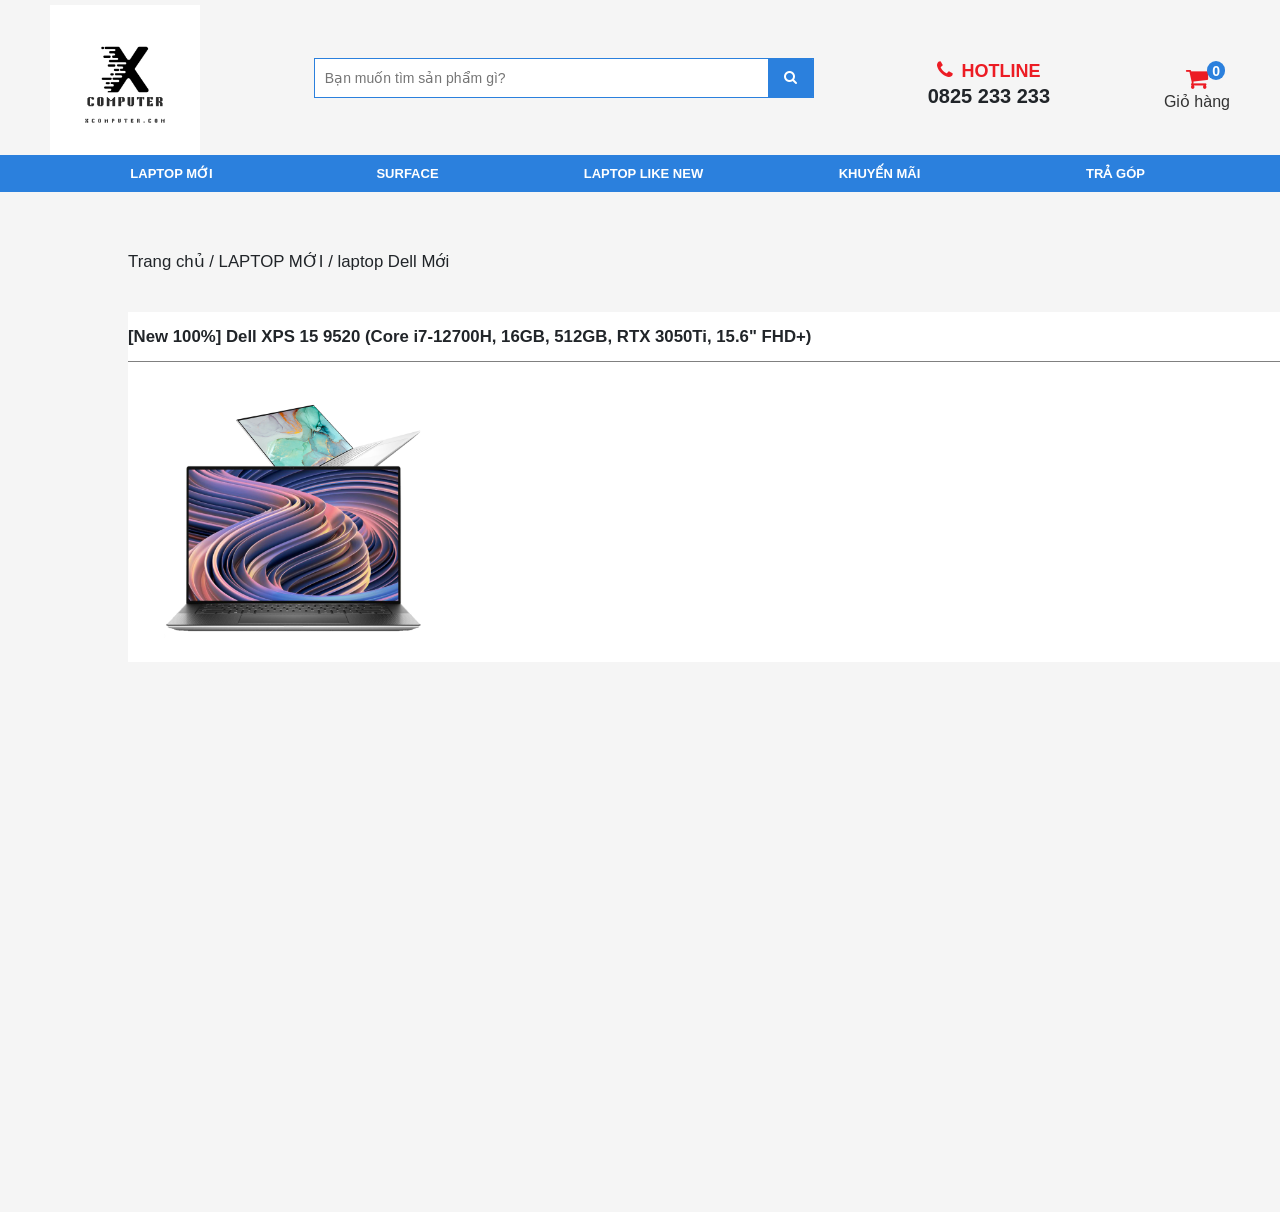
==== Project1/dell-xps.html @ 2eb12dbc "product" ====
<!DOCTYPE html>
<html lang="en">
<head>
    <meta charset="UTF-8">
    <meta name="viewport" content="width=device-width, initial-scale=1.0">
    <title>Document</title>
    <link rel="stylesheet" href="https://cdnjs.cloudflare.com/ajax/libs/font-awesome/6.3.0/css/all.min.css" integrity="sha512-SzlrxWUlpfuzQ+pcUCosxcglQRNAq/DZjVsC0lE40xsADsfeQoEypE+enwcOiGjk/bSuGGKHEyjSoQ1zVisanQ==" crossorigin="anonymous" referrerpolicy="no-referrer" />
    <link rel="stylesheet" href="/Project1/index.css">
    <link rel="stylesheet" href="/Project1/dell-xps.css">

</head>
<body>
<header>
    <div class="container">
        <div class="align-items-center justify-content-between d-flex">
            <a class="logo" href="/">
                <img alt="laptopaz.com chuyên laptop cũ, bán laptop cũ uy tín Hà Nội và toàn quốc" src="/Project1/img/COMPUTER.png" class="img-fluid">
            </a>

            <div class="search-form">
                <!-- form search -->
                <form id="frm-search" name="search" action="/tim">
                    <button type="submit" id="sbutton"><i class="fa fa-search" aria-hidden="true"></i>
                    </button>
                    <input type="text" placeholder="Bạn muốn tìm sản phẩm gì?" value="" name="q" id="stext" autocomplete="off">
                </form>
                <div class="autocomplete-suggestions">
                    <div class="suggest-container"></div>
                </div>
                <!-- end form search -->
            </div>

            <div class="box-hotline d-flex align-items-center flex-column" style="margin-top: 12px;line-height: 25px;font-weight: bold;">
                <p class="m-0 red text-18 text-uppercase">
                  <i class="fa fa-phone mr-2 text-20" aria-hidden="true"></i>Hotline</p>
                <p class="font-weight-bold hotline text-20 text-bold m-0"> 0825 233 233 </p>
            </div>

            <div class="align-items-center cart d-flex flex-column mt25 position-relative">
                <i class="fa fa-shopping-cart text-24 red" aria-hidden="true"></i>
                <a href="/cart" class="text-16"> Giỏ hàng </a>
                <span class="cart-quantity-counter" id="count_shopping_cart_store">0</span>
            </div>
        </div>
    </div>

    <div class="menu" id="menu">
        <div class="container">
            <div class="d-flex position-relative menu-list">
                <div class="item js-hover-menu" data-id="42">                   
                    <span class="icon_root transition">
                        <img src="/media/category/cb_e90d157ceaa8bd152905d6b420c3bd29.png" alt=""></span>                   
                    <a href="/laptop-moi.html" class="root">LAPTOP MỚI</a>
                    <div class="sub_nav">
                      <div class="sub_filter">
                        <div class="list-unstyled sub_list-attr list_2col m-0 p-0 d-flex flex-wrap"> 
                            <div class="danhmuc-2">
                              <a href="/laptop-dell-moi.html" title="Laptop Dell Mới" class="title-danhmuc-2">Laptop Dell Mới</a>
                              <div class="danhmuc-3 d-flex flex-wrap">
                                <div class="d-flex align-items item-3"><!--<i class="fa fa-angle-double-right" style="padding-right:3px;"></i>-->
                                  <a href="/dell-alienware.html" title="Dell Alienware">Dell Alienware</a>
                                </div>
                                <div class="d-flex align-items item-3"><!--<i class="fa fa-angle-double-right" style="padding-right:3px;"></i>-->
                                  <a href="/dell-inspiron.html" title="Dell Inspiron">Dell Inspiron</a>
                                </div>
                                <div class="d-flex align-items item-3"><!--<i class="fa fa-angle-double-right" style="padding-right:3px;"></i>-->
                                  <a href="/dell-precision.html" title="Dell Precision">Dell Precision</a>
                                </div>
                                <div class="d-flex align-items item-3"><!--<i class="fa fa-angle-double-right" style="padding-right:3px;"></i>-->
                                  <a href="/dell-latitude.html" title="Dell Latitude">Dell Latitude</a>
                                </div>
                                <div class="d-flex align-items item-3"><!--<i class="fa fa-angle-double-right" style="padding-right:3px;"></i>-->
                                  <a href="/dell-xps.html" title="Dell XPS">Dell XPS</a>
                                </div>
                                <div class="d-flex align-items item-3"><!--<i class="fa fa-angle-double-right" style="padding-right:3px;"></i>-->
                                  <a href="/dell-g-seri.html" title="Dell G-Seri">Dell G-Seri</a>
                                </div>
                                <div class="d-flex align-items item-3"><!--<i class="fa fa-angle-double-right" style="padding-right:3px;"></i>-->
                                  <a href="/dell-vostro.html" title="Dell Vostro">Dell Vostro</a>
                                </div>
                              </div>
                          	</div>
                            <div class="danhmuc-2">
                              <a href="/laptop-lenovo-moi.html" title="Laptop Lenovo Mới" class="title-danhmuc-2">Laptop Lenovo Mới</a>
                              <div class="danhmuc-3 d-flex flex-wrap">
                                <div class="d-flex align-items item-3"><!--<i class="fa fa-angle-double-right" style="padding-right:3px;"></i>-->
                                  <a href="/lenovo-ideapad.html" title="Lenovo Ideapad">Lenovo Ideapad</a>
                                </div>
                                <div class="d-flex align-items item-3"><!--<i class="fa fa-angle-double-right" style="padding-right:3px;"></i>-->
                                  <a href="/lenovo-legion.html" title="Lenovo Legion">Lenovo Legion</a>
                                </div>
                                <div class="d-flex align-items item-3"><!--<i class="fa fa-angle-double-right" style="padding-right:3px;"></i>-->
                                  <a href="/lenovo-thinkbook.html" title="Lenovo ThinkBook">Lenovo ThinkBook</a>
                                </div>
                                <div class="d-flex align-items item-3"><!--<i class="fa fa-angle-double-right" style="padding-right:3px;"></i>-->
                                  <a href="/lenovo-thinkpad.html" title="Lenovo Thinkpad">Lenovo Thinkpad</a>
                                </div>
                                <div class="d-flex align-items item-3"><!--<i class="fa fa-angle-double-right" style="padding-right:3px;"></i>-->
                                  <a href="/lenovo-yoga.html" title="Lenovo Yoga">Lenovo Yoga</a>
                                </div>
                              </div>
                          	</div>
                            <div class="danhmuc-2">
                              <a href="/laptop-acer-moi-100.html" title="Laptop Acer Mới" class="title-danhmuc-2">Laptop Acer Mới</a>
                              <div class="danhmuc-3 d-flex flex-wrap">
                                <div class="d-flex align-items item-3"><!--<i class="fa fa-angle-double-right" style="padding-right:3px;"></i>-->
                                  <a href="/acer-aspire.html" title="Acer Aspire">Acer Aspire</a>
                                </div>
                                <div class="d-flex align-items item-3"><!--<i class="fa fa-angle-double-right" style="padding-right:3px;"></i>-->
                                  <a href="/acer-predator.html" title="Acer Predator">Acer Predator</a>
                                </div>
                                <div class="d-flex align-items item-3"><!--<i class="fa fa-angle-double-right" style="padding-right:3px;"></i>-->
                                  <a href="/acer-nitro.html" title="Acer Nitro">Acer Nitro</a>
                                </div>
                                <div class="d-flex align-items item-3"><!--<i class="fa fa-angle-double-right" style="padding-right:3px;"></i>-->
                                  <a href="/acer-swift.html" title="Acer Swift">Acer Swift</a>
                                </div>
                                <div class="d-flex align-items item-3"><!--<i class="fa fa-angle-double-right" style="padding-right:3px;"></i>-->
                                  <a href="/acer-spin.html" title="Acer Spin">Acer Spin</a>
                                </div>
                              </div>
                          	</div>
                            <div class="danhmuc-2">
                              <a href="/laptop-hp-moi.html" title="Laptop HP Mới" class="title-danhmuc-2">Laptop HP Mới</a>
                              <div class="danhmuc-3 d-flex flex-wrap">
                                <div class="d-flex align-items item-3"><!--<i class="fa fa-angle-double-right" style="padding-right:3px;"></i>-->
                                  <a href="/hp-elitebook.html" title="HP Elitebook">HP Elitebook</a>
                                </div>
                                <div class="d-flex align-items item-3"><!--<i class="fa fa-angle-double-right" style="padding-right:3px;"></i>-->
                                  <a href="/hp-omen.html" title="HP Omen">HP Omen</a>
                                </div>
                                <div class="d-flex align-items item-3"><!--<i class="fa fa-angle-double-right" style="padding-right:3px;"></i>-->
                                  <a href="/hp-spectre.html" title="HP Spectre">HP Spectre</a>
                                </div>
                                <div class="d-flex align-items item-3"><!--<i class="fa fa-angle-double-right" style="padding-right:3px;"></i>-->
                                  <a href="/hp-envy.html" title="HP Envy">HP Envy</a>
                                </div>
                                <div class="d-flex align-items item-3"><!--<i class="fa fa-angle-double-right" style="padding-right:3px;"></i>-->
                                  <a href="/hp-pavilion.html" title="HP Pavilion">HP Pavilion</a>
                                </div>
                                <div class="d-flex align-items item-3"><!--<i class="fa fa-angle-double-right" style="padding-right:3px;"></i>-->
                                  <a href="/hp-zbook.html" title="HP Zbook">HP Zbook</a>
                                </div>
                                <div class="d-flex align-items item-3"><!--<i class="fa fa-angle-double-right" style="padding-right:3px;"></i>-->
                                  <a href="/hp-probook.html" title="HP Probook">HP Probook</a>
                                </div>
                              </div>
                          	</div>
                            <div class="danhmuc-2">
                              <a href="/laptop-asus-moi.html" title="Laptop Asus Mới" class="title-danhmuc-2">Laptop Asus Mới</a>
                              <div class="danhmuc-3 d-flex flex-wrap">
                                <div class="d-flex align-items item-3"><!--<i class="fa fa-angle-double-right" style="padding-right:3px;"></i>-->
                                  <a href="/asus-tuf.html" title="Asus Tuf">Asus Tuf</a>
                                </div>
                                <div class="d-flex align-items item-3"><!--<i class="fa fa-angle-double-right" style="padding-right:3px;"></i>-->
                                  <a href="/asus-vivobook.html" title="Asus VivoBook">Asus VivoBook</a>
                                </div>
                                <div class="d-flex align-items item-3"><!--<i class="fa fa-angle-double-right" style="padding-right:3px;"></i>-->
                                  <a href="/asus-zenbook.html" title="Asus ZenBook">Asus ZenBook</a>
                                </div>
                                <div class="d-flex align-items item-3"><!--<i class="fa fa-angle-double-right" style="padding-right:3px;"></i>-->
                                  <a href="/asus-rog.html" title="Asus Rog">Asus Rog</a>
                                </div>
                              </div>
                          	</div>
                            <div class="danhmuc-2">
                              <a href="/laptop-msi-moi.html" title="Laptop MSI Mới" class="title-danhmuc-2">Laptop MSI Mới</a>
                              <div class="danhmuc-3 d-flex flex-wrap">
                                <div class="d-flex align-items item-3"><!--<i class="fa fa-angle-double-right" style="padding-right:3px;"></i>-->
                                  <a href="/msi-g-seri.html" title="MSI G-Seri">MSI G-Seri</a>
                                </div>
                                <div class="d-flex align-items item-3"><!--<i class="fa fa-angle-double-right" style="padding-right:3px;"></i>-->
                                  <a href="/msi-modern.html" title="MSI Modern">MSI Modern</a>
                                </div>
                                <div class="d-flex align-items item-3"><!--<i class="fa fa-angle-double-right" style="padding-right:3px;"></i>-->
                                  <a href="/msi-bravo.html" title="MSI Bravo">MSI Bravo</a>
                                </div>
                              </div>
                          	</div>
                            <div class="danhmuc-2">
                              <a href="/laptop-samsung-moi.html" title="Laptop Samsung mới" class="title-danhmuc-2">Laptop Samsung mới</a>
                              <div class="danhmuc-3 d-flex flex-wrap">
                              </div>
                          	</div>
                        </div>
                    </div>
                    </div>
                </div>
                <div class="item js-hover-menu" data-id="148">
                    
                    <span class="icon_root transition"><img src="/media/category/cb_a082973a5a2d85d0c1e0b02d39dfa1ca.png" alt=""></span>
                    
                    <a href="/surface.html" class="root">SURFACE</a>
                    <div class="sub_nav">
                      <div class="sub_filter">
                        <div class="list-unstyled sub_list-attr list_2col m-0 p-0 d-flex flex-wrap">
                            <div class="danhmuc-2">
                              <a href="/surface-laptop.html" title="Surface Laptop" class="title-danhmuc-2">Surface Laptop</a>
                              <div class="danhmuc-3 d-flex flex-wrap">
                                <div class="d-flex align-items item-3"><!--<i class="fa fa-angle-double-right" style="padding-right:3px;"></i>-->
                                  <a href="/surface-laptop-3.html" title="Surface Laptop 3">Surface Laptop 3</a>

                                </div>
                                <div class="d-flex align-items item-3"><!--<i class="fa fa-angle-double-right" style="padding-right:3px;"></i>-->
                                  <a href="/surface-laptop-4.html" title="Surface Laptop 4">Surface Laptop 4</a>

                                </div>
                                <div class="d-flex align-items item-3"><!--<i class="fa fa-angle-double-right" style="padding-right:3px;"></i>-->
                                  <a href="/surface-laptop-go.html" title="Surface Laptop Go">Surface Laptop Go</a>

                                </div>
                                <div class="d-flex align-items item-3"><!--<i class="fa fa-angle-double-right" style="padding-right:3px;"></i>-->
                                  <a href="/surface-laptop-studio.html" title="Surface Laptop Studio">Surface Laptop Studio</a>

                                </div>
                              </div>
                          	</div>
                            <div class="danhmuc-2">
                              <a href="/surface-pro.html" title="Surface Pro" class="title-danhmuc-2">Surface Pro</a>
                              <div class="danhmuc-3 d-flex flex-wrap">
                                <div class="d-flex align-items item-3"><!--<i class="fa fa-angle-double-right" style="padding-right:3px;"></i>-->
                                  <a href="/surface-pro-6.html" title="Surface Pro 6">Surface Pro 6</a>

                                </div>
                                <div class="d-flex align-items item-3"><!--<i class="fa fa-angle-double-right" style="padding-right:3px;"></i>-->
                                  <a href="/surface-pro-7.html" title="Surface Pro 7">Surface Pro 7</a>

                                </div>
                                <div class="d-flex align-items item-3"><!--<i class="fa fa-angle-double-right" style="padding-right:3px;"></i>-->
                                  <a href="/surface-pro-8.html" title="Surface Pro 8">Surface Pro 8</a>

                                </div>
                                <div class="d-flex align-items item-3"><!--<i class="fa fa-angle-double-right" style="padding-right:3px;"></i>-->
                                  <a href="/surface-pro-x.html" title="Surface Pro X">Surface Pro X</a>

                                </div>
                              </div>
                          	</div>
                            <div class="danhmuc-2">
                              <a href="/surface-go.html" title="Surface Go" class="title-danhmuc-2">Surface Go</a>
                              <div class="danhmuc-3 d-flex flex-wrap">
                               
                                
                                <div class="d-flex align-items item-3"><!--<i class="fa fa-angle-double-right" style="padding-right:3px;"></i>-->
                                  <a href="/surface-go-2.html" title="Surface Go 2">Surface Go 2</a>

                                </div>
                                <div class="d-flex align-items item-3"><!--<i class="fa fa-angle-double-right" style="padding-right:3px;"></i>-->
                                  <a href="/surface-go-3.html" title="Surface Go 3">Surface Go 3</a>

                                </div>
                              </div>
                          	</div>
                            <div class="danhmuc-2">
                              <a href="/surface-book.html" title="Surface Book" class="title-danhmuc-2">Surface Book</a>
                              <div class="danhmuc-3 d-flex flex-wrap">
                                <div class="d-flex align-items item-3"><!--<i class="fa fa-angle-double-right" style="padding-right:3px;"></i>-->
                                  <a href="/surface-book-2.html" title="Surface Book 2">Surface Book 2</a>

                                </div>
                                <div class="d-flex align-items item-3"><!--<i class="fa fa-angle-double-right" style="padding-right:3px;"></i>-->
                                  <a href="/surface-book-3.html" title="Surface Book 3">Surface Book 3</a>

                                </div>
                              </div>
                          	</div>
                            <div class="danhmuc-2">
                              <a href="/surface-duo.html" title="Surface Duo" class="title-danhmuc-2">Surface Duo</a>
                              <div class="danhmuc-3 d-flex flex-wrap">
                               
                                
                                <div class="d-flex align-items item-3"><!--<i class="fa fa-angle-double-right" style="padding-right:3px;"></i>-->
                                  <a href="/surface-duo-2.html" title="Surface Duo 2">Surface Duo 2</a>

                                </div>
                              </div>
                          	</div>
                        </div>
                    </div>
                    </div>
                </div>
                <div class="item js-hover-menu" data-id="1">
                    <span class="icon_root transition"><img src="/media/category/cb_4d485476e07e02638e8e2133cdf8f56d.png" alt=""></span>
                    <a href="/laptop-like-new.html" class="root">LAPTOP LIKE NEW</a>
                    <div class="sub_nav">
                      <div class="sub_filter">
                        <div class="list-unstyled sub_list-attr list_2col m-0 p-0 d-flex flex-wrap">
                            <div class="danhmuc-2">
                              <a href="/laptop-dell-like-new.html" title="Laptop Dell Like new" class="title-danhmuc-2">Laptop Dell Like new</a>
                              <div class="danhmuc-3 d-flex flex-wrap">
                                <div class="d-flex align-items item-3"><!--<i class="fa fa-angle-double-right" style="padding-right:3px;"></i>-->
                                  <a href="/dell-alienware-like-new.html" title="Dell Alienware Like new">Dell Alienware Like new</a>

                                </div>
                                <div class="d-flex align-items item-3"><!--<i class="fa fa-angle-double-right" style="padding-right:3px;"></i>-->
                                  <a href="/dell-g-seri-like-new.html" title="Dell G-Seri Like new">Dell G-Seri Like new</a>

                                </div>
                                <div class="d-flex align-items item-3"><!--<i class="fa fa-angle-double-right" style="padding-right:3px;"></i>-->
                                  <a href="/dell-inspiron-like-new.html" title="Dell Inspiron Like new">Dell Inspiron Like new</a>

                                </div>
                                <div class="d-flex align-items item-3"><!--<i class="fa fa-angle-double-right" style="padding-right:3px;"></i>-->
                                  <a href="/dell-latitude-like-new.html" title="Dell Latitude Like new">Dell Latitude Like new</a>

                                </div>
                                <div class="d-flex align-items item-3"><!--<i class="fa fa-angle-double-right" style="padding-right:3px;"></i>-->
                                  <a href="/dell-precision-like-new.html" title="Dell Precision Like new">Dell Precision Like new</a>

                                </div>
                                <div class="d-flex align-items item-3"><!--<i class="fa fa-angle-double-right" style="padding-right:3px;"></i>-->
                                  <a href="/dell-xps-like-new.html" title="Dell XPS Like new">Dell XPS Like new</a>

                                </div>
                                <div class="d-flex align-items item-3"><!--<i class="fa fa-angle-double-right" style="padding-right:3px;"></i>-->
                                  <a href="/dell-vostro-like-new.html" title="Dell Vostro Like new">Dell Vostro Like new</a>

                                </div>
                              </div>
                          	</div>
                            <div class="danhmuc-2">
                              <a href="/laptop-hp-like-new.html" title="Laptop HP Like new" class="title-danhmuc-2">Laptop HP Like new</a>
                              <div class="danhmuc-3 d-flex flex-wrap">
                               
                                
                                <div class="d-flex align-items item-3"><!--<i class="fa fa-angle-double-right" style="padding-right:3px;"></i>-->
                                  <a href="/hp-elitebook-like-new.html" title="HP Elitebook Like new">HP Elitebook Like new</a>

                                </div>
                                <div class="d-flex align-items item-3"><!--<i class="fa fa-angle-double-right" style="padding-right:3px;"></i>-->
                                  <a href="/hp-envy-like-new.html" title="HP Envy Like new">HP Envy Like new</a>

                                </div>
                                <div class="d-flex align-items item-3"><!--<i class="fa fa-angle-double-right" style="padding-right:3px;"></i>-->
                                  <a href="/hp-omen-like-new.html" title="HP Omen Like new">HP Omen Like new</a>

                                </div>
                                <div class="d-flex align-items item-3"><!--<i class="fa fa-angle-double-right" style="padding-right:3px;"></i>-->
                                  <a href="/hp-spectre-like-new.html" title="HP Spectre Like new">HP Spectre Like new</a>

                                </div>
                                <div class="d-flex align-items item-3"><!--<i class="fa fa-angle-double-right" style="padding-right:3px;"></i>-->
                                  <a href="/hp-zbook-like-new.html" title="HP Zbook Like new">HP Zbook Like new</a>

                                </div>
                                <div class="d-flex align-items item-3"><!--<i class="fa fa-angle-double-right" style="padding-right:3px;"></i>-->
                                  <a href="/hp-pavilion-like-new.html" title="HP Pavilion Like new">HP Pavilion Like new</a>

                                </div>
                                <div class="d-flex align-items item-3"><!--<i class="fa fa-angle-double-right" style="padding-right:3px;"></i>-->
                                  <a href="/hp-probook-like-new.html" title="HP Probook Like new">HP Probook Like new</a>

                                </div>
                                <div class="d-flex align-items item-3"><!--<i class="fa fa-angle-double-right" style="padding-right:3px;"></i>-->
                                  <a href="/hp-notebook-like-new.html" title="HP Notebook Like new">HP Notebook Like new</a>

                                </div>
                              </div>
                          	</div>
                            <div class="danhmuc-2">
                              <a href="/laptop-lenovo-like-new.html" title="Laptop Lenovo Like new" class="title-danhmuc-2">Laptop Lenovo Like new</a>
                              <div class="danhmuc-3 d-flex flex-wrap">
                               
                                
                                <div class="d-flex align-items item-3"><!--<i class="fa fa-angle-double-right" style="padding-right:3px;"></i>-->
                                  <a href="/lenovo-ideapad-like-new.html" title="Lenovo Ideapad Like new">Lenovo Ideapad Like new</a>

                                </div>
                                <div class="d-flex align-items item-3"><!--<i class="fa fa-angle-double-right" style="padding-right:3px;"></i>-->
                                  <a href="/lenovo-legion-like-new.html" title="Lenovo Legion Like new">Lenovo Legion Like new</a>

                                </div>
                                <div class="d-flex align-items item-3"><!--<i class="fa fa-angle-double-right" style="padding-right:3px;"></i>-->
                                  <a href="/lenovo-thinkbook-like-new.html" title="Lenovo ThinkBook Like new">Lenovo ThinkBook Like new</a>

                                </div>
                                <div class="d-flex align-items item-3"><!--<i class="fa fa-angle-double-right" style="padding-right:3px;"></i>-->
                                  <a href="/lenovo-thinkpad-like-new.html" title="Lenovo Thinkpad Like new">Lenovo Thinkpad Like new</a>

                                </div>
                                <div class="d-flex align-items item-3"><!--<i class="fa fa-angle-double-right" style="padding-right:3px;"></i>-->
                                  <a href="/lenovo-yoga-like-new.html" title="Lenovo Yoga Like new">Lenovo Yoga Like new</a>

                                </div>
                              </div>
                          	</div>
                            <div class="danhmuc-2">
                              <a href="/laptop-acer-like-new.html" title="Laptop Acer Like new" class="title-danhmuc-2">Laptop Acer Like new</a>
                              <div class="danhmuc-3 d-flex flex-wrap">
                                <div class="d-flex align-items item-3"><!--<i class="fa fa-angle-double-right" style="padding-right:3px;"></i>-->
                                  <a href="/acer-aspire-like-new.html" title="Acer Aspire Like new">Acer Aspire Like new</a>

                                </div>
                                <div class="d-flex align-items item-3"><!--<i class="fa fa-angle-double-right" style="padding-right:3px;"></i>-->
                                  <a href="/acer-nitro-like-new.html" title="Acer Nitro Like new">Acer Nitro Like new</a>

                                </div>
                                <div class="d-flex align-items item-3"><!--<i class="fa fa-angle-double-right" style="padding-right:3px;"></i>-->
                                  <a href="/acer-predator-like-new.html" title="Acer Predator Like new">Acer Predator Like new</a>

                                </div>
                                <div class="d-flex align-items item-3"><!--<i class="fa fa-angle-double-right" style="padding-right:3px;"></i>-->
                                  <a href="/acer-spin-like-new.html" title="Acer Spin Like new">Acer Spin Like new</a>

                                </div>
                                <div class="d-flex align-items item-3"><!--<i class="fa fa-angle-double-right" style="padding-right:3px;"></i>-->
                                  <a href="/acer-swift-like-new.html" title="Acer Swift Like new">Acer Swift Like new</a>
                                </div>
                              </div>
                          	</div>
                            <div class="danhmuc-2">
                              <a href="/laptop-asus-like-new.html" title="Laptop Asus Like new" class="title-danhmuc-2">Laptop Asus Like new</a>
                              <div class="danhmuc-3 d-flex flex-wrap">
                                <div class="d-flex align-items item-3"><!--<i class="fa fa-angle-double-right" style="padding-right:3px;"></i>-->
                                  <a href="/asus-rog-like-new.html" title="Asus Rog Like new">Asus Rog Like new</a>
                                </div>
                                <div class="d-flex align-items item-3"><!--<i class="fa fa-angle-double-right" style="padding-right:3px;"></i>-->
                                  <a href="/asus-zenbook-like-new.html" title="Asus ZenBook Like new">Asus ZenBook Like new</a>
                                </div>
                                <div class="d-flex align-items item-3"><!--<i class="fa fa-angle-double-right" style="padding-right:3px;"></i>-->
                                  <a href="/asus-vivobook-like-new.html" title="Asus VivoBook Like new">Asus VivoBook Like new</a>
                                </div>
                                <div class="d-flex align-items item-3"><!--<i class="fa fa-angle-double-right" style="padding-right:3px;"></i>-->
                                  <a href="/asus-tuf-like-new.html" title="Asus Tuf Like new">Asus Tuf Like new</a>
                                </div>
                              </div>
                          	</div>
                            <div class="danhmuc-2">
                              <a href="/laptop-msi-like-new.html" title="Laptop MSI Like new" class="title-danhmuc-2">Laptop MSI Like new</a>
                              <div class="danhmuc-3 d-flex flex-wrap">                            
                                <div class="d-flex align-items item-3"><!--<i class="fa fa-angle-double-right" style="padding-right:3px;"></i>-->
                                  <a href="/msi-bravo-like-new.html" title="MSI Bravo Like new">MSI Bravo Like new</a>
                                </div>
                                <div class="d-flex align-items item-3"><!--<i class="fa fa-angle-double-right" style="padding-right:3px;"></i>-->
                                  <a href="/msi-g-seri-like-new.html" title="MSI G-Seri Like new">MSI G-Seri Like new</a>
                                </div>
                                <div class="d-flex align-items item-3"><!--<i class="fa fa-angle-double-right" style="padding-right:3px;"></i>-->
                                  <a href="/msi-modern-like-new.html" title="MSI Modern Like new">MSI Modern Like new</a>
                                </div>
                              </div>
                          	</div>
                            <div class="danhmuc-2">
                              <a href="/laptop-samsung-like-new.html" title="Laptop Samsung Like new" class="title-danhmuc-2">Laptop Samsung Like new</a>
                              <div class="danhmuc-3 d-flex flex-wrap">
                              </div>
                          	</div>
                        </div>
                    </div>
                    </div>
                </div>
              	<div class="item js-hover-menu">
                    <span class="icon_root transition"><img src="https://laptopaz.vn/media/lib/hot-sale.png" alt=""></span>
                    <a href="/tin-khuyen-mai.html" class="root">KHUYẾN MÃI</a>
               </div>
              <div class="item js-hover-menu">
                    <span class="icon_root transition"><img src="https://laptopaz.vn/media/lib/tr-gp.png" alt=""></span>
                    <a href="/huong-dan-tra-gop.html" class="root">TRẢ GÓP</a>
               </div>
            </div>
        </div>
    </div>
</header>
              <div class="content_mid">
                <div class="content_text">
                  <div>Trang chủ / LAPTOP MỚI / laptop Dell Mới </div>
                </div>
                <div class="product">
                  <div class="product_text">
                    <div>[New 100%] Dell XPS 15 9520 (Core i7-12700H, 16GB, 512GB, RTX 3050Ti, 15.6" FHD+)</div>
                  </div>
                  <div class="prodcut_new">
                    <div class="product_detail">
                      <div class="product_detail_img">
                        <img src="/Project1/img/2487_laptopaz_dell_xps_9520_1.jpg" alt="">
                      </div>
                    </div>
                  </div>
                </div>
              </div>
</body>
</html>
---- Project1/index.css ----
@import url("https://cdn.jsdelivr.net/npm/normalize.css@8.0.1");
@import url("https://cdn.jsdelivr.net/npm/bootstrap@4.3.1/dist/css/bootstrap.min.css");
@import url("https://cdn.jsdelivr.net/npm/font-awesome@4.7.0/css/font-awesome.css");

a, a:hover {
    text-decoration: none;
}

.ul, .format {
    margin: 0;
    padding: 0;
    list-style: none;
}

.text-10 {
    font-size: 10px;
}

.text-11 {
    font-size: 11px;
}

.text-12 {
    font-size: 12px;
}

.text-13 {
    font-size: 13px;
}

.text-14 {
    font-size: 14px;
}

.text-15 {
    font-size: 15px;
}

.text-16 {
    font-size: 16px;
}

.text-17 {
    font-size: 18px;
}

.text-18 {
    font-size: 18px;
}

.text-20 {
    font-size: 20px;
}

.text-24 {
    font-size: 24px !important;
}

.text-25 {
    font-size: 25px;
}

.text-30 {
    font-size: 30px;
}

.transition {
    -webkit-transition: all .8s ease;
    transition: all .8s ease;
}

.line-h19 {
    line-height: 19px;
}

.line-h22 {
    line-height: 22px;
}

.line-h25 {
    line-height: 25px;
}

.line-h30 {
    line-height: 30px;
}

.shadow-5 {
    -webkit-box-shadow: 0 0 5px rgba(0, 0, 0, 0.2);
    box-shadow: 0 0 5px rgba(0, 0, 0, 0.2);
}

.shadow-10 {
    -webkit-box-shadow: 0 0 10px rgba(0, 0, 0, 0.2);
    box-shadow: 0 0 10px rgba(0, 0, 0, 0.2);
}

.mt25 {
    margin-top: 25px;
}

body {
    font-family: Roboto , sans-serif;
    font-size: 14px;
    min-width: 1200px;
    background-color: #f5f5f5;
}

.container {
    width: 1200px !important;
    max-width: 1200px !important;
    padding-right: 10px;
    padding-left: 10px;
    margin-right: auto;
    margin-left: auto;
}

a {
    color: #333;
}

.red {
    color: #ec1c24;
}

header .logo {
    width: 150px;
    margin-top: 5px;
}

header .search-form {
    border: none;
    border-radius: 4px;
    width: 500px;
    height: 40px;
    background-color: #fff;
    position: relative;
    margin: 25px 0;
    z-index: 999;
}

header .search-form input {
    width: 100%;
    padding-right: 38px;
    line-height: 36px;
    padding-left: 10px;
    background-color: transparent;
    border: 1px solid #2b80dd;
}

header .search-form #sbutton {
    position: absolute;
    border: 1px solid #2b80dd;
    right: 0;
    color: #fff;
    font-weight: 700;
    cursor: pointer;
    top: 0;
    bottom: 0;
    width: 46px;
    height: auto;
    border-radius: 0 4px 4px 0;
    background-color: #2b80dd;
}

header .cart .cart-quantity-counter {
    position: absolute;
    right: 5px;
    top: -5px;
    background: #2b80dd;
    color: #fff;
    padding: 3px 5px 2px 5px;
    font-size: 14px;
    font-weight: bold;
    text-align: center;
    line-height: 14px;
    border-radius: 9999px;
}

.menu {
    background-color: #2b80dd;
    height: 37px;
    line-height: 37px;
}

.menu .item {
    margin: 0 3px;
    padding: 0 10px;
    display: flex;
    align-items: center;
    width: calc(100% / 4);
    justify-content: center;
}

.menu .item .sub_nav {
    opacity: 0;
    visibility: hidden;
    background-color: #fff;
    position: absolute;
    text-align: left;
    left: 0;
    min-width: 1180px;
    top: 57px;
    background: #fff;
    z-index: 99;
    border: solid 1px #d3d3d3;
    overflow: hidden;
    -webkit-transition: 0.3s ease-out;
    transition: 0.3s ease-out;
}

.menu .item .sub_nav .sub_filter {
    display: table-cell;
    vertical-align: top;
    padding: 10px;
    min-width: 210px;
}

.menu .item .sub_nav .sub_filter .title {
    font-size: 13px;
    font-weight: bold;
    color: #3d3d3d;
    text-transform: uppercase;
    padding: 8px 0 12px;
    margin: 0;
    line-height: 18px;
}

.menu .item .sub_nav .sub_filter li {
    line-height: 30px;
}

.menu .item .sub_nav .sub_filter .list_2col > li {
    float: left;
    width: 50%;
}

.menu .item .sub_nav .sub_filter .list_2col > li a {
    font-size: 14px;
    color: #3d3d3d;
    display: block;
    transition: color 0.3s;
    position: relative;
}

.menu .item .sub_nav .sub_filter .list_2col > li a::after {
    box-sizing: inherit;
    content: '';
    position: absolute;
    width: 100%;
    height: 100%;
    border: 1px solid transparent;
    width: 0;
    height: 0;
}

.menu .item .sub_nav .sub_filter .list_2col > li a::after {
    bottom: 0;
    left: 0;
}

.menu .item .sub_nav .sub_filter .list_2col > li a:hover::after {
    width: 100%;
    height: 0;
}

.menu .item .sub_nav .sub_filter .list_2col > li a:hover::after {
    border-bottom-color: #ec1c24;
    border-left-color: #ec1c24;
    transition: border-color 0s ease-out 0.3s, width 0.3s ease-out 0.3s;
}

.menu .item .sub_nav .sub_filter.hasboder {
    border-right: 1px solid #d3d3d3;
}

.menu .item:hover {
    background-color: #115fb4;
}

.menu .item:hover .sub_nav {
    opacity: 1;
    visibility: visible;
    -webkit-transform: translateY(-20px);
    transform: translateY(-20px);
}

.menu .item .root {
    font-size: 13px;
    line-height: 22px;
    color: #fff;
    font-weight: 600;
    padding-left: 7px;
}

.danhmuc-2 .title-danhmuc-2 {
    font-size: 20px;
    text-align: center;
    color: #fff;
    padding: 8px 35px 10px 10px;
    background: #2b80dd;
    font-weight: 700;
    border-radius: 0 0 10px 0;
}

.menu .icon_root img {
    max-width: 33px;
}

.slide-home {
    width: 780px;
    min-width: 780px;
}

.slide-home .owl-theme .owl-dots {
    margin-top: 0 !important;
    position: absolute;
    bottom: 0;
    left: 50%;
    -webkit-transform: translateX(-50%);
    transform: translateX(-50%);
}

.slide-home .owl-theme .owl-dots span {
    width: 7px;
    height: 7px;
    margin: 5px;
}

.slide-home .owl-theme .owl-dots .owl-dot.active span, .slide-home .owl-theme .owl-dots .owl-dot:hover span {
    background-color: #ec1c24;
}

.banner-right {
    -ms-flex-preferred-size: 0;
    flex-basis: 0;
    -ms-flex-positive: 1;
    -webkit-box-flex: 1;
    flex-grow: 1;
    max-width: 100%;
    padding-left: 5px;
}

.banner-right a {
    display: block;
    margin-bottom: 5px;
}

.product-home .pro-head {
    margin-bottom: 10px;
    background: #fff;
    margin-top: 30px;
}

.product-home .pro-head .title {
    color: #fff;
    background-color: #2b80dd;
    background-image: url("../images/bg_title.png");
    background-repeat: no-repeat;
    background-position: right center;
}

.product-home .pro-head .title h3 {
    margin-bottom: 0;
    text-transform: uppercase;
    font-size: 22px;
    line-height: 40px;
    padding: 0 40px 0 24px;
}

.product-home .pro-head .title h3 a {
    color: #fff;
    -webkit-transition: 0.5s ease-in-out;
    transition: 0.5s ease-in-out;
}

.product-home .pro-head .title h3 a:hover {
    color: black;
    -webkit-transition: 0.5s ease-in-out;
    transition: 0.5s ease-in-out;
}

.product-home .pro-head .filter-price {
    margin-right: 10px;
}

.product-home .pro-head .filter-price span {
    font-weight: bold;
    font-size: 14px;
    margin-right: 10px;
}

.product-home .pro-head .filter-price a {
    color: #0084cb;
    text-transform: uppercase;
    margin: 5px;
}

.product-home .pro-head .filter-price a:hover {
    color: #ff9300;
}

.p-item {
    position: relative;
    width: 294px;
    padding: 5px;
    border: 5px solid #f5f5f5;
    background-color: #fff;
    order: 1;
    float: left;
    padding-bottom: 18px;
}

.p-item.p-item-1 {
    width: 297px;
    background-color: transparent;
    padding-left: 0;
    border: 0;
    order: 0;
}

.p-item.p-item-1 .p-img {
    -ms-flex-preferred-size: 0;
    flex-basis: 0;
    -webkit-box-flex: 1;
    -ms-flex-positive: 1;
    flex-grow: 1;
    max-width: 100%;
}

.p-item.p-item-1 .p-img a {
    padding-bottom: 364px;
}

.p-item .p-img a {
    position: relative;
    overflow: hidden;
    display: block;
    padding-bottom: 235px;
}

.p-item .p-img a img {
    position: absolute;
    max-width: 100%;
    max-height: 100%;
    width: auto !important;
    height: auto !important;
    left: 0;
    top: 0;
    right: 0;
    bottom: 0;
    display: block;
    margin: auto;
    transition: 0.5s;
}

.p-item:hover .p-img a img {
    transform: scale(0.9);
    transition: 0.5s;
}

.p-item .productType {
    position: absolute;
    top: 10px;
    right: auto;
    left: 10px;
    width: 40px;
}

.p-item .productType .percent {
    position: absolute;
    top: 0;
    left: 50%;
    transform: translateX(-50%);
    line-height: 40px;
    color: #fff;
    font-weight: 600;
}

.p-item .p-hover {
    display: none !important;
    position: absolute;
    left: 100%;
    top: 0;
    bottom: 0;
    z-index: -1;
    background: #fff;
    width: calc(100% + 10px);
    padding: 10px;
    -webkit-box-shadow: 0 0 10px 0 #ccc;
    box-shadow: 0 0 10px 0 #ccc;
    opacity: 0;
    -webkit-transition: 0.6s opacity ease-in-out, 0.9s z-index;
    transition: 0.6s opacity ease-in-out, 0.9s z-index;
}

.p-item:nth-child(4n) .p-hover {
    -webkit-transform: translateX(calc(-200% + 10px));
    transform: translateX(calc(-200% + 10px));
}

.p-item .p-emtry {
    padding-top: 15px;
    font-size: 13px;
    line-height: 20px;
    text-align: center;
}

.p-item .p-emtry .p-price {
    font-size: 18px;
    font-weight: 600;
    font-style: italic;
    line-height: 30px;
    color: #ec3237;
    display: block;
}

.p-item:hover .p-hover:after, .p-item:hover .p-hover:before {
    right: 100%;
    top: 50%;
    border: solid transparent;
    content: " ";
    height: 0;
    width: 0;
    position: absolute;
    pointer-events: none;
}

.p-item:hover .p-hover:after {
    margin-left: -5px;
    border-width: 10px;
    border-style: solid;
    border-color: #fff transparent transparent transparent;
    -webkit-transform: rotate(90deg);
    transform: rotate(90deg);
}

.product-home.has-banner .p-item:nth-child(3n) .p-hover , .p-item:nth-child(4n):hover .p-hover {
    -webkit-transform: translateX(calc(-200% + 10px));
    transform: translateX(calc(-200% + 10px));
}

.product-home.has-banner .p-item:nth-child(3n) .p-hover:after, .product-home.has-banner .p-item:nth-child(3n) .p-hover:before ,.p-item:nth-child(4n):hover .p-hover:after, .p-item:nth-child(4n):hover .p-hover:before {
    right: 0;
    left: 100%;
    -webkit-transform: rotate(-90deg);
    transform: rotate(-90deg);
    margin-left: 0px;
    margin-right: -5px;
}

.product-home.has-banner .p-item:nth-child(n+4) {
    display: none;
}

.p-item .p-emtry .p-name {
    height: 60px;
    overflow: hidden;
    text-overflow: ellipsis;
    display: -webkit-box;
    -webkit-line-clamp: 3;
    -webkit-box-orient: vertical;
}

.p-item .p-hover .p-price {
    color: #d70909;
    font-size: 18px;
    font-weight: 500;
    margin: 10px 0;
    display: block;
}

.p-item:hover .p-emtry .p-name {
    color: #2b80dd;
}

.p-item .p-hover .p-name {
    font-size: 16px;
    line-height: 1.2;
    font-weight: 500;
    color: #333333;
    display: block;
}

.p-item .p-emtry .p-price .p-mprice {
    font-size: 15px;
    color: #a29c9cd7;
    text-decoration: line-through;
    font-style: normal;
    margin-left: 5px;
}

.p-list.list-style .p-item {
    width: 100%;
}

.p-list.list-style .p-item .p-img a img {
    max-height: 100%;
}

.p-list.list-style .p-item .p-img {
    width: 50%;
    float: left;
}

.p-list.list-style .p-item:hover .p-hover {
    display: none;
}

.autocomplete-suggestions {
    display: none;
    background-color: #fff;
    padding: 10px;
    overflow-y: scroll;
    height: 300px;
    -webkit-box-shadow: 2px 1px 6px 0 #000;
    box-shadow: 2px 1px 6px 0 #000;
}

.autocomplete-suggestions .autocomplete-suggestion {
    margin: 5px 0;
    padding: 5px 0;
    border-bottom: 1px solid #e1e1e1;
}

#breadcrumb {
    margin: 12px 0;
    display: flex;
    align-items: center;
}

#breadcrumb .item {
    margin-right: 20px;
}

#breadcrumb .item::after {
    content: "/";
    margin-left: 10px;
}

#breadcrumb .item:last-child::after {
    display: none;
}

#breadcrumb .item:last-child a {
    color: #333;
}

#breadcrumb .item a {
    color: #666;
}

.bre-new {
    display: flex;
    align-items: center;
    list-style-type: none;
    margin: 0px;
    padding: 0px;
}

.bre-new li {
    margin-right: 20px;
    list-style-type: none;
}

.bre-new li::after {
    content: "/";
    margin-left: 10px;
}

.bre-new li:last-child::after {
    display: none;
}

.bre-new li a {
    color: #666;
}

.bre-new li:last-child a {
    color: #333;
}

.top-pro-list .cat li {
    margin: 0 10px;
}

.top-pro-list .filter .filter_bar .filter_bar-item {
    position: relative;
}

.top-pro-list .filter .filter_bar .filter_bar-item .filterCurrent {
    margin-right: 30px;
    font-size: 14px;
    padding: 15px 0;
    display: inline-block;
    cursor: pointer;
    color: #000000;
}

.top-pro-list .filter .filter_bar .filter_bar-item span {
    margin-right: 30px;
    font-size: 14px;
    padding: 15px 0;
    display: inline-block;
    cursor: pointer;
    color: #007bff;
}

.top-pro-list .filter .filter_bar .filter_bar-item span i {
    vertical-align: 2px;
}

.top-pro-list .filter .filter_bar .filter_bar-item ul {
    position: absolute;
    z-index: 11;
    background-color: #fff;
    padding: 10px 0;
    width: 200px;
    -webkit-box-shadow: 0 0 5px 0 #969696;
    box-shadow: 0 0 5px 0 #969696;
    left: 0;
    top: 100%;
    -webkit-transform: scale(0);
    transform: scale(0);
    -webkit-transition: 0.5s all;
    transition: 0.5s all;
    -webkit-transform-origin: top left;
    transform-origin: top left;
    padding: 20px 10px;
}

.top-pro-list .filter .filter_bar .filter_bar-item ul li {
    margin-bottom: 8px;
}

.top-pro-list .filter .filter_bar .filter_bar-item ul li a {
    color: #333;
}

.top-pro-list .filter .filter_bar .filter_bar-item ul li a:hover {
    color: #ff9300;
}

.top-pro-list .filter .filter_bar .filter_bar-item ul li:last-child {
    margin-bottom: 0;
}

.top-pro-list .filter .filter_bar .filter_bar-item:hover ul {
    -webkit-transform: scale(1);
    transform: scale(1);
    -webkit-transition: 0.5s all;
    transition: 0.5s all;
    -webkit-transform-origin: top right;
    transform-origin: top right;
}

.top-pro-list .filter .filter-price span {
    font-weight: bold;
    font-size: 14px;
    margin-right: 10px;
}

.top-pro-list .filter .filter-price ul a {
    color: #0084cb;
    text-transform: uppercase;
    margin: 5px;
}

.product-sort {
    padding: 15px 0 10px;
}

.product-sort a {
    color: #333;
    font-size: 20px;
    line-height: 20px;
    margin: 0 5px;
}

.product-sort a.active {
    color: #2b80dd;
}

.product-sort select {
    margin: 0 10px;
}

footer {
    background: #fff;
    padding: 10px 0;
}

.tag-footer {
    margin-top: 10px;
    margin-bottom: 10px;
}

.tag-footer li {
    margin-right: 15px;
}

.tag-footer li a {
    background-color: #f0f0f0;
    color: #000000;
    font-weight: 500;
    font-size: 13px;
    line-height: 28px;
    padding: 0 10px;
    display: inline-block;
    border-radius: 2px 0 0 2px;
    position: relative;
}

.tintuc-footer .title {
    padding: 20px 0;
}

.tintuc-footer .title .main-title {
    font-weight: 500;
    text-transform: uppercase;
    margin-right: 0;
    font-size: 18px;
}

.tintuc-footer .title .main-title a {
    color: #2b80dd;
}

.tintuc-footer .tintuc-featured {
    position: relative;
    border-right: 1px solid #e5e5e5;
}

.tintuc-footer .tintuc-featured .item-tintuc .title-tintuc {
    position: absolute;
    top: 0;
    left: 0;
    bottom: 0;
    right: 0;
    margin-bottom: 0;
    padding: 15px 0 0 15px;
    background-color: rgba(0, 0, 0, 0.3);
    background-image: -webkit-gradient(linear, left bottom, left top, from(#1b1b1b), to(#7b7a7a00));
    background-image: linear-gradient(to top, #1b1b1b, #7b7a7a00);
}

.tintuc-footer .item-tintuc {
    color: #333;
    font-size: 14px;
    max-width: calc(25% - 10px);
    flex-basis: 25%;
    margin: 1rem;
}

.tintuc-footer .item-tintuc .title-tintuc {
    margin-top: 5px;
}

.tintuc-footer .item-tintuc .title-tintuc a {
    font-size: 16px;
    font-weight: bold;
    line-height: 20px;
    color: #333;
}

.tintuc-footer .item-tintuc.media:not(:last-child) {
    margin-bottom: 8px;
}

.tintuc-footer .item-tintuc .description-tintuc {
    letter-spacing: 0;
    font-size: 14px;
    line-height: 20px;
    margin-bottom: 8px;
    height: 40px;
    overflow: hidden;
    text-overflow: ellipsis;
    display: -webkit-box;
    -webkit-line-clamp: 2;
    -webkit-box-orient: vertical;
}

.tintuc-footer .item-tintuc .info-tintuc {
    color: #999999;
    padding-top: 5px;
}

li.list-inline-item.title::before {
    content: "";
    border-top: 14px solid transparent;
    border-bottom: 14px solid transparent;
    border-left: 10px solid #2b80dd;
    position: absolute;
    left: 100%;
    top: 0;
}

.tag-footer li.title a {
    background-color: #2b80dd;
    color: #fff;
}

.tintuc-footer .tintuc-featured .item-tintuc .title-tintuc a {
    color: #fff;
}

.pos_footer {
    background-color: white;
    padding: 1rem;
}

.footer-policy {
    padding: 15px 0;
    margin: 20px 0;
}

.title.d-flex.align-items-center {
    padding: 7px 0;
    border-bottom: 1px solid #eee;
    margin-bottom: 30px;
    position: relative;
    font-size: 15px;
    font-weight: 700;
}

p.main-title.mb-0::before {
    content: "";
    width: 30px;
    height: 3px;
    background: #1090e0;
    position: absolute;
    bottom: 0px;
    left: 0px;
}

.footer-policy .policy .policy-item {
    font-size: 13px;
    color: #000000;
    width: 20%;
    cursor: pointer;
    background-color: white;
    margin: 0 0.5rem;
}

.footer-policy .policy .policy-item.tn {
    margin: 0 0.5rem 0 0;
}

.footer-policy .policy .policy-item.tn-01 {
    margin: 0 0 0 0.5rem;
}

.footer-policy .policy .policy-item img {
    margin-right: 7px;
}

.footer-policy .policy .policy-item h5 {
    margin-bottom: 0;
    font-size: 13px;
    line-height: 15px;
    font-weight: 700;
}

.policy.d-flex.align-items-center {
    display: flex;
}

.footer-policy .policy .icon-footer {
    display: block;
    width: 100%;
    box-sizing: border-box;
    color: #1090e0;
    text-align: center;
    float: left;
    width: 75px;
    height: 75px;
    padding: 10px;
    background: #1090e0;
    clip-path: polygon(0 0, 100% 0, 70% 100%, 0% 100%);
    position: relative;
    margin-right: 5px;
}

.footer-policy .policy .icon-footer::before {
    width: 100%;
    height: 60%;
    content: '';
    position: absolute;
    top: 0px;
    left: 0px;
    background: #ffffff38;
    clip-path: polygon(0 0, 100% 0, 100% 60%, 0% 100%);
}

.footer-policy .policy .animation-01,.footer-policy .policy .animation-02,.footer-policy .policy .animation-03,.footer-policy .policy .animation-04,.footer-policy .policy .animation-05 {
    width: 40px;
    height: 40px;
    top: 10px;
    left: 10px;
    font-size: 30px;
    color: white;
    position: absolute;
}

.footer-policy .policy .animation-01 {
    animation: 0.4s fade-bg1 1s infinite alternate;
}

@keyframes fade-bg1 {
    from {
        margin-left: 3px;
    }

    to {
        margin-left: 0;
    }
}

.footer-policy .policy .animation-02 {
    animation: 0.4s fade-bg2 1s infinite alternate;
}

@keyframes fade-bg2 {
    from {
        margin-top: 3px;
    }

    to {
        margin-top: 0;
    }
}

.footer-policy .policy .animation-03 {
    animation: 2s fade-bg3 4s infinite alternate;
}

@keyframes fade-bg3 {
    from {
        transform: rotate(1turn);
    }

    to {
        transform: rotate(0turn);
    }
}

.footer-policy .policy .animation-04 {
    animation: 0.4s fade-bg4 1s infinite alternate;
}

@keyframes fade-bg4 {
    from {
        margin-top: 3px;
    }

    to {
        margin-top: 0;
    }
}

.footer-policy .policy .animation-05 {
    animation: 0.4s fade-bg5 1s infinite alternate;
}

@keyframes fade-bg5 {
    from {
        transform: skew(-10deg);
    }

    to {
        transform: skew(10deg);
    }
}

.footer-link {
    padding-top: 2rem;
}

.footer-link .block-links ul li {
    position: relative;
}

.footer-link .block-links ul li:not(:last-child) {
    margin-bottom: 6px;
}

.footer-social-button {
    font-size: 25px;
    line-height: 20px;
    margin-right: 8px;
}

.footer-social-button.fa-facebook {
    color: #4267b2;
}

.footer-social-button.fa-youtube-play {
    color: #b72f2f;
}

.detail-type-2 .column-1 {
    max-width: 400px;
    margin-left: 10px;
}

.video_footer {
    width: 100%;
}

.video_footer .video-footer-left {
    display: flex;
}

.video_footer .video-left-content {
    width: 40%;
}

.video-footer-left .items-left a {
    display: flex;
    padding-bottom: 2rem;
    text-decoration: none;
    color: black;
}

.items-left .items--img {
    margin-right: 1rem;
    width: calc(45%);
    overflow: hidden;
    position: relative;
}

.items-left .items--img .icon-video {
    position: absolute;
    left: 50%;
    top: 50%;
    transform: translate(-50%,-50%);
    color: white;
    border: 3px solid white;
    border-radius: 50%;
    padding: 0.5rem 0.7rem;
}

.items-left .items--img .icon-video:hover {
    color: red;
    border: 3px solid red;
}

.items--img:hover img {
    transform: scale(1.16);
    transition: 0.8s;
}

.items--img:hover .icon {
    color: red;
    border: 3px solid red;
}

.items-left .items--title {
    font-size: 15px;
    width: calc(45%);
}

.items-left .items--title span {
    color: gray;
}

#video-play .main-video {
    overflow: hidden;
    position: relative;
    height: 400px;
}

.video-right-content .icon--play {
    position: absolute;
    left: 50%;
    top: 50%;
    transform: translate(-50%,-50%);
    color: white;
    z-index: 9999;
    border: 3px solid white;
    border-radius: 50%;
    padding: 1rem 1.3rem;
}

.img-videos {
    position: relative;
    overflow: hidden;
}

.img-videos .overlay {
    position: absolute;
    opacity: 0;
    top: 50%;
    left: 50%;
    transform: translate(-50%,-50%);
    height: 70%;
    width: 70%;
    border: 100px double rgba(255, 255, 255, 0.20);
    transition: all 0.4s cubic-bezier(1, 0.9, 0.3, 0.2) 0s;
    overflow: hidden;
    z-index: 1;
}

.img-videos:hover .overlay {
    opacity: 1;
    width: 140%;
    height: 160%;
    transition: all 0.5s cubic-bezier(1, 0.9, 0.1, 0.62) 0s;
    visibility: visible;
    box-sizing: border-box;
}

.img-videos:hover .icon--play {
    color: red;
    border: 3px solid red;
}

.img-videos .video--name {
    position: absolute;
    width: 100%;
    bottom: 0;
    color: white;
    background-color: rgba(0, 0, 0, 0.658);
    padding: 20px;
}

.img-videos .video--name h3 {
    font-size: 14px;
    text-align: center;
}

.video-right-content {
    position: relative;
    width: 70%;
}

.show-video {
    display: none;
}

.list-tintuc {
    display: flex;
}

.title-bottom {
    display: flex;
    padding: 2rem 0;
}

.title-bottom .summary {
    font-size: 16px;
    color: #9a9a9a;
    width: calc(100% - 150px);
}

.title-bottom .btn-youtobe a {
    background-color: #ff585b;
    color: white;
    padding: 1rem 1rem;
    text-decoration: none;
    font-size: 14px;
    border-radius: 3px;
}

.detail-type-2 .column-2 {
    max-width: 400px;
    margin-left: 10px;
    padding-top: 20px;
    padding-left: 0px;
    padding-bottom: 15px;
}

.detail-type-2 .column-2 .title {
    font-size: 26px;
    color: #f5911d;
    font-weight: bold;
}

.detail-type-2 .column-3 {
    max-width: 315px;
    margin-left: 10px;
}

.detail-type-2 #sync1 {
    padding: 10px 0;
}

.detail-type-2 #sync2 {
    width: 75%;
    display: inline-block;
    float: left;
}

.detail-type-2 #sync2 .item {
    border: 1px solid #e1e1e1;
    padding: 5px;
    margin: 5px;
    color: #FFF;
    border-radius: 3px;
    text-align: center;
    cursor: pointer;
    -webkit-box-shadow: 0 0 0 0 #ccc;
    box-shadow: 0 0 0 0 #ccc;
    -webkit-transition: 0.3s ease-in-out;
    transition: 0.3s ease-in-out;
}

.detail-type-2 #sync2 .current .item {
    margin-top: 10px;
    -webkit-box-shadow: 0 0 10px 0 #ccc;
    box-shadow: 0 0 10px 0 #ccc;
    -webkit-transition: 0.3s ease-in-out;
    transition: 0.3s ease-in-out;
}

.detail-type-2 .detail-video {
    padding: 10px 10px;
    display: inline-block;
    border: 1px solid #e1e1e1;
    border-radius: 3px;
    margin: 5px;
}

.detail-type-2 .price {
    font-weight: bold;
    font-size: 30px;
    margin-left: 0px;
    color: #ef1200;
    line-height: 30px;
    display: inline-block;
}

.detail-type-2 .summary {
    margin: 10px 0;
    display: block;
}

.detail-type-2 .product-config .title {
    margin-bottom: 10px;
    display: block;
}

.detail-type-2 .product-config ul li {
    border: 1px solid #e1e1e1;
    border-radius: 4px;
    padding: 10px;
    margin-bottom: 8px;
    cursor: pointer;
    -webkit-transition: 0.4s ease-in-out;
    transition: 0.4s ease-in-out;
    max-width: calc(33% - 5px);
    margin-right: 5px;
    text-align: center;
    background-color: #f5f5f5;
}

.detail-type-2 .product-config ul li a {
    color: #333;
}

.detail-type-2 .product-config ul li:hover {
    background-color: #ccc;
    -webkit-transition: 0.4s ease-in-out;
    transition: 0.4s ease-in-out;
}

.detail-type-2 .product-config ul li.active {
    border-color: #ef1705;
    font-weight: bold;
    position: relative;
    background-color: #fff;
}

.detail-type-2 .product-config ul li.active::before {
    content: "\f14a";
    font-family: Font Awesome\ 5 Free;
    font-weight: 900;
    color: #f52131;
    position: absolute;
    top: -3px;
    right: -1px;
}

.detail-type-2 .product-config ul li:hover {
    background-color: #ccc;
    -webkit-transition: 0.4s ease-in-out;
    transition: 0.4s ease-in-out;
}

.detail-type-2 .product-config ul li.selected-attr-value {
    border-color: #ef1705;
    font-weight: bold;
    position: relative;
}

.detail-type-2 .product-config ul li.selected-attr-value::before {
    content: "\f14a";
    font-family: Font Awesome\ 5 Free;
    font-weight: 900;
    color: #f52131;
    position: absolute;
    top: -3px;
    right: -1px;
}

.detail-type-2 .product-config ul .unselectable-attr-value {
    color: #e1e1e1;
    pointer-events: none;
}

.detail-type-2 .selcet-config {
    width: 100%;
    border: 1px solid #e1e1e1;
    height: 40px;
    padding: 0 10px;
    border-radius: 5px;
    outline: none;
    margin-bottom: 10px;
}

.detail-type-2 .pro-summary {
    border: 1px solid #f52535;
    padding: 8px;
    border-radius: 3px;
}

.detail-type-2 .buy-now {
    color: #fff;
    font-size: 21px;
    font-weight: bold;
    background: #ec1c24;
    display: block;
    line-height: 24px;
    text-align: center;
    border-radius: 5px;
    margin-bottom: 10px;
    padding: 5px 0;
}

.detail-type-2 .hotline {
    margin-top: 10px;
}

.detail-type-2 .hotline a {
    font-weight: bold;
    color: #00bf12;
}

.detail-type-2 .box-list-pro {
    margin-top: 20px;
}

.detail-type-2 .box-list-pro h4 {
    font-size: 15px;
    text-align: center;
    font-weight: bold;
    background: -webkit-gradient(linear, left top, left bottom, from(#fbfbfb), to(#e3e3e3));
    background: linear-gradient(#fbfbfb, #e3e3e3);
    padding: 10px;
    border-bottom: 1px solid #c3c3c3;
}

.detail-type-2 .box-list-pro .pro-item {
    padding: 10px 10px 5px 22px;
    position: relative;
}

.detail-type-2 .box-list-pro .pro-item .img {
    width: 70px;
    padding: 0;
}

.detail-type-2 .box-list-pro .pro-item .s-name {
    width: 95px;
    font-size: 12px;
}

.detail-type-2 .box-list-pro .pro-item .price-gr {
    width: 130px;
}

.box-list-pro .pro-item .price-gr .s-unprice {
    font-size: 12px;
}

.box-list-pro .pro-item .price-gr .s-price {
    float: right;
    font-size: 16px;
    display: block;
    color: #ef1200;
}

.detail-type-2 .box-list-pro .pro-item .price-gr .s-sale {
    color: #f52131;
    font-size: 12px;
    font-weight: 500;
    clear: both;
    display: block;
    text-align: right;
}

.detail-type-2 .box-list-pro .chagne-pro {
    font-size: 12px;
    font-weight: 300;
    font-style: italic;
    cursor: pointer;
}

.detail-type-2 .box-list-pro .s-total {
    background: -webkit-gradient(linear, left top, left bottom, from(#fbfbfb), to(#e3e3e3));
    background: linear-gradient(#fbfbfb, #e3e3e3);
    padding: 10px;
    border-top: 1px solid #c3c3c3;
    display: block;
    text-align: right;
    font-weight: 500;
}

.detail-type-2 .box-list-pro .s-total strong {
    font-weight: bold;
    font-size: 25px;
    color: #ef1200;
}

.detail-type-2 .pro-scroll {
    max-height: 400px;
    overflow-y: scroll;
    overflow-x: hidden;
    max-width: 100%;
}

.detail-type-2 .pro-scroll::-webkit-scrollbar {
    width: 10px;
    background: transparent;
}

.detail-type-2 .pro-scroll::-webkit-scrollbar-track {
    background: transparent;
}

.detail-type-2 .pro-scroll::-webkit-scrollbar-thumb {
    background: #0001;
    border-radius: 50px;
}

.detail-type-2 .pro-scroll::-webkit-scrollbar-thumb:hover {
    background: #0003;
}

.detail-type-2 .main-detail {
    margin-top: 20px;
}

.detail-type-2 .main-detail .title-tab {
    border-bottom: 1px solid #e1e1e1;
    margin-bottom: 15px;
}

.detail-type-2 .main-detail .title-tab h3 {
    font-size: 16px;
    font-weight: 600;
    line-height: 18px;
    padding: 10px 15px;
    display: inline-block;
    border-bottom: 2px solid #2b80dd;
    margin-bottom: -1px;
}

.detail-type-2 .main-detail .title-tab h4 {
    font-size: 18px;
    font-weight: 500px;
    padding: 10px 20px;
    margin-bottom: 0;
}

.detail-type-2 .main-detail .emtry-content {
    padding: 0 20px 20px;
}

.detail-type-2 .main-detail .pro-parameter .prodetail-spec-full {
    padding: 0 10px 15px;
    margin-bottom: 20px;
}

.detail-type-2 .main-detail .pro-parameter .prodetail-spec-full li {
    padding: 4px 0;
}

.detail-type-2 .main-detail .pro-parameter .prodetail-spec-full .view-full {
    display: block;
    text-align: center;
    border-radius: 3px;
    border: 1px solid #0084cb;
    color: #0084cb;
    line-height: 40px;
    cursor: pointer;
    -webkit-transition: 0.3s ease-in-out;
    transition: 0.3s ease-in-out;
}

.detail-type-2 .main-detail .pro-parameter .prodetail-spec-full .view-full:hover {
    border: 1px solid #ff9300;
    color: #ff9300;
    -webkit-transition: 0.3s ease-in-out;
    transition: 0.3s ease-in-out;
}

.detail-type-2 .main-detail .pro-parameter #tb-product-spec tr:nth-child(n+5) {
    display: none;
}

.detail-type-2 .main-detail .list-pro-same ul li {
    display: -ms-flexbox;
    display: -webkit-box;
    display: flex;
    -ms-flex-wrap: wrap;
    border-bottom: 1px solid #e1e1e1;
    margin-bottom: 10px;
    padding-bottom: 10px;
}

.detail-type-2 .main-detail .list-pro-same ul li .p-img {
    width: 45%;
    padding: 0 8px;
}

.detail-type-2 .main-detail .list-pro-same ul li p {
    width: 65%;
    padding: 0 8px;
}

.detail-type-2 .main-detail .list-pro-same ul li p .name {
    color: #333333;
    font-weight: 500;
    max-height: 40px;
    overflow: hidden;
    display: inline-block;
}

.detail-type-2 .main-detail .list-pro-same ul li p .price {
    font-size: 16px;
    margin-bottom: 0;
    line-height: 20px;
    margin-top: 5px;
    margin-left: 0;
}

.detail-type-2 .main-detail .list-pro-same ul li p .summary {
    font-size: 13px;
    cursor: pointer;
}

.detail-type-2 .main-detail .list-pro-same ul li.p-cursor .pro-compeir {
    color: #00bf12;
}

#img_large {
    padding: 10px;
    vertical-align: middle;
    text-align: center;
}

#img_large img {
    max-width: 330px;
    max-height: 275px;
}

#img_thumb {
    margin-top: 10px;
    overflow: hidden;
    display: flex;
    flex-wrap: wrap;
}

#img_thumb li {
    text-decoration: none;
    width: 30%;
    margin: 5px;
    display: flex;
    justify-content: center;
    position: relative;
    -webkit-box-shadow: 0 0 10px 0 #ccc;
    box-shadow: 0 0 10px 0 #ccc;
    -webkit-transition: 0.3s ease-in-out;
}

#img_thumb li a {
    position: relative;
}

#img_thumb img {
    padding: 5px;
    max-width: 100%;
}

.MagicZoom img {
    border: 0!important;
    outline: 0!important;
    margin: 0!important;
    padding: 0!important
}

.MagicZoomHint {
    color: #444;
    font-size: 13px;
    line-height: 24px;
    min-height: 24px;
    text-align: left;
    text-decoration: none;
    margin: 0;
    padding: 2px !important;
}

.MagicZoomHint:before {
    font-family: "Font Awesome 5 Pro";
    content: "\f00e"
}

.MagicZoomExternalTitle {
    display: none
}

.MagicZoomBigImageCont {
    background: #fff;
    border: 1px solid #999
}

.MagicZoomBigImageCont * {
    display: inline
}

.MagicZoomBigImageCont img {
    max-width: none!important;
    max-height: none!important;
    height: auto!important;
    width: auto!important
}

.MagicZoomHeader {
    background: #666;
    color: #fff;
    font-size: 10pt!important;
    line-height: normal!important;
    text-align: center!important
}

.MagicZoomPup {
    background: #fff;
    border: 1px solid #aaa;
    cursor: move
}

.MagicZoomLoading {
    background: #fff url(/includes/images/loader.gif) no-repeat 2px 50%;
    border: 1px solid #ccc;
    color: #444;
    font-family: sans-serif;
    font-size: 8pt;
    line-height: 1.5em;
    text-align: left;
    text-decoration: none;
    margin: 0;
    padding: 4px 4px 4px 24px !important
}

.MagicBoxShadow {
    -moz-box-shadow: 3px 3px 4px #888888;
    -webkit-box-shadow: 3px 3px 4px #888888;
    box-shadow: 3px 3px 4px #888888;
    border-collapse: separate;
    filter: progid:DXImageTransform.Microsoft.Shadow(Strength=4, Direction=135, Color='#888888') !important;
    -ms-filter: "progid:DXImageTransform.Microsoft.Shadow(Strength=4, Direction=135, Color='#888888')" !important;
}

.MagicBoxGlow {
    -moz-box-shadow: 0px 0px 4px 4px #888888;
    -webkit-box-shadow: 0px 0px 4px 4px #888888;
    box-shadow: 0px 0px 4px 4px #888888;
    border-collapse: separate;
    filter: progid:DXImageTransform.Microsoft.Glow(Strength=4, Color='#888888') !important;
    -ms-filter: "progid:DXImageTransform.Microsoft.Glow(Strength=4, Color='#888888')" !important;
}

.p-promotion {
    border: 1px solid #e1e1e1;
    margin-top: 20px;
    padding: 15px;
    border-radius: 5px;
}

.p-promotion li {
    margin-bottom: 5px;
}

.p-promotion li:last-child {
    margin-bottom: 0px;
}

.p-promotion li p {
    margin: 0px;
    line-height: 1.8;
}

.p-promotion .promotion-title {
    font-weight: bold;
    color: #222;
    font-size: 16px;
    display: block;
}

#config-holder ul li {
    float: left;
    margin-right: 5px;
    margin-bottom: 5px;
    border: solid 1px #aaa;
    padding: 1px 10px;
    cursor: pointer;
    position: relative;
    box-sizing: border-box;
    height: 23px;
    overflow: hidden;
    color: #333;
}

#config-holder ul >span {
    line-height: 23px;
    margin-right: 10px;
}

#config-holder ul li.selected-attr-value {
    border-color: #2b80dd !important;
    border-width: 2px !important;
}

#config-holder ul li.selected-attr-value::before {
    content: '';
    background: url(../images/checkbox-product.png) right bottom no-repeat;
    position: absolute;
    width: 100%;
    height: 100%;
    display: block;
    left: 0;
    top: 0;
}

#config-holder ul li.unselectable-attr-value {
    opacity: 0.5;
    pointer-events: none;
}

#config-holder ul.active {
    overflow: visible;
    background-color: #fff;
}

#config-holder ul.active li {
    position: relative;
    top: auto;
}

#config-holder ul li:hover {
    font-weight: 500;
}

.stock-status {
    color: #17c527;
    font-weight: 600;
}

.pro-warranty {
    margin: 5px 0;
}

.pro-warranty * {
    display: inline-block;
    margin: 5px 0;
}

.pro-warranty a {
    color: #007bff;
}

.tintuc-footer .item-tintuc .thumnail-tintuc {
    max-width: 250px;
}

.company-contact {
    line-height: 24px;
}

.company-contact p {
    margin: 0;
}

.footer-bottom p {
    text-align: center;
    margin: 0;
    padding: 0;
}

.h_line {
    width: 100%;
    margin: 25px 0 10px 0;
    border: 1px dashed #d0d0d0;
}

#toTop {
    background-color: #2b80dd;
    color: #fff;
    display: inline-block;
    width: 34px;
    height: 34px;
    position: fixed;
    bottom: 345px;
    right: 20px;
    text-align: center;
    line-height: 30px;
    font-size: 16px;
    cursor: pointer;
    -webkit-border-radius: 3px;
    -moz-border-radius: 3px;
    -ms-border-radius: 3px;
    -o-border-radius: 3px;
    border-radius: 3px;
    display: none;
}

.tragop-btn {
    float: left;
    width: 50%;
    width: 205.9px;
    border: 1px solid #dcdcdc;
    margin: 0 2px;
    padding: 5px 10px;
    text-align: center;
    border-radius: 5px;
    -webkit-border-radius: 5px;
    background-color: #2b80dd;
    color: #fff;
    transition: 0.3s all;
}

.tragop-btn:hover {
    color: #fff;
    background-color: #144882;
}

.tragop-btn span {
    display: inline-block;
    font-size: 11px;
}

.nd h1 {
    display: block;
    font-size: 2em;
    -webkit-margin-before: 0.67em;
    -webkit-margin-after: 0.67em;
    -webkit-margin-start: 0px;
    -webkit-margin-end: 0px;
    font-weight: bold;
    margin: 0.67em 0;
}

.nd h2 {
    display: block;
    font-size: 1.5em;
    -webkit-margin-before: 0.83em;
    -webkit-margin-after: 0.83em;
    -webkit-margin-start: 0px;
    -webkit-margin-end: 0px;
    font-weight: bold;
    margin: 0.83em 0;
}

.nd h3 {
    display: block;
    font-size: 1.17em;
    -webkit-margin-before: 1em;
    -webkit-margin-after: 1em;
    -webkit-margin-start: 0px;
    -webkit-margin-end: 0px;
    font-weight: bold;
}

.nd h4 {
    display: block;
    -webkit-margin-before: 1.33em;
    -webkit-margin-after: 1.33em;
    -webkit-margin-start: 0px;
    -webkit-margin-end: 0px;
    font-weight: bold;
    font-size: 1em;
}

.nd ul {
    padding-left: 40px !important;
    margin: 1em 0;
    list-style: initial;
}

.nd ul li,.nd ol li {
    list-style: initial !important;
}

.nd ol {
    padding-left: 40px !important;
    margin: 1em 0;
    list-style: decimal !important;
}

.nd ol li {
    list-style-type: decimal !important;
}

.nd p {
    margin: 1em 0;
}

.nd table {
    border-collapse: collapse;
}

.nd table td,.nd table th {
    padding: 5px;
}

.nd a {
}

.nd {
    line-height: 1.45;
}

.nd table td img {
    max-width: 9999px;
}

.nd img {
    height: auto;
    max-width: 100%;
}

div#list-image_fancyboxmain {
    display: none;
}

.detail-type-2 .main-detail .pro-parameter .prodetail-spec-full ul {
    list-style: none;
    padding-left: 0;
    list-style: none;
    list-style-type: none !important;
}

.cate-list li a {
    text-transform: uppercase;
    display: inline-block;
    color: #2a2a2a;
    padding: 5px 10px;
    -webkit-border-radius: 3px;
    -moz-border-radius: 3px;
    -ms-border-radius: 3px;
    -o-border-radius: 3px;
    border-radius: 3px;
    transition: 0.3s all;
}

.cate-list li a.active, .cate-list li a:hover {
    color: #fff;
    background: #2b80dd;
    text-decoration: none;
}

.main-article-list {
    padding-top: 15px;
    overflow: hidden;
}

.main-article-list .article-list-left {
    float: left;
    width: 780px;
    padding: 0 15px;
    background: #fff;
}

.main-article-list .article-list-right {
    float: right;
    width: 386px;
    padding: 10px;
    background: #fff;
}

.main-article-list .article-list-right > div {
    margin-bottom: 50px;
}

.main-article-list .article-list-right .right-article .title {
    font-size: 18px;
    font-weight: 500;
    text-transform: uppercase;
    padding-left: 10px;
    color: #2b80dd;
    border-left: 6px solid #2b80dd;
    margin-bottom: 20px;
}

.main-article-list .article-list-right .right-article .hot-article-list ul {
    padding-left: 42px;
}

.main-article-list .article-list-right .right-article .hot-article-list ul li {
    position: relative;
}

.main-article-list .article-list-right .right-article .hot-article-list ul li:not(:last-child) {
    margin-bottom: 15px;
}

.main-article-list .article-list-right .right-article .hot-article-list ul li:before {
    content: '';
    width: 32px;
    height: 32px;
    background: #f4f4f4;
    position: absolute;
    top: 0;
    left: -42px;
}

.main-article-list .article-list-right .right-article .hot-article-list ul li:after {
    content: "1";
    position: absolute;
    top: 4px;
    left: -32px;
    font-size: 18px;
    color: #c3c3c3;
    font-weight: bold;
}

.main-article-list .article-list-right .right-article .hot-article-list ul li:nth-child(2):after {
    content: "2";
}

.main-article-list .article-list-right .right-article .hot-article-list ul li:nth-child(3):after {
    content: "3";
}

.main-article-list .article-list-right .right-article .hot-article-list ul li:nth-child(4):after {
    content: "4";
}

.main-article-list .article-list-right .right-article .hot-article-list ul li .post-title , .article-item .article-title {
    font-size: 14px;
    color: #151515;
}

.main-article-list .article-list-right .right-article .right-article-content {
    display: flex;
    justify-content: space-between;
    flex-wrap: wrap;
}

.main-article-list .article-list-right .right-article .article-item {
    flex: 0 0 50%;
    max-width: 50%;
    padding-right: 7.5px;
    padding-left: 7.5px;
}

.main-article-list .article-list-right .right-article .article-item .article-title {
    margin-bottom: 20px;
}

.main-article-list .article-list-right .right-article .article-first {
    padding-bottom: 10px;
    margin-bottom: 15px;
    border-bottom: 1px solid #e1e1e1;
}

.main-article-list .article-list-right .right-article .article-first .article-item {
    width: 100%;
    max-width: 100%;
}

.main-article-list .article-list-right .right-article .article-first .article-img {
    margin-bottom: 10px;
}

.main-article-list .article-list-right .right-article .article-first .article-item .article-title a {
    font-size: 14px;
    font-weight: bold;
    color: #222;
}

.article-list-item-first .thumnail-baiviet {
    margin-bottom: 15px;
}

.article-list-item-first .title-baiviet {
    font-size: 23px;
    font-weight: 500;
}

.article-list-item-first .title-baiviet a {
    color: #2b80dd;
}

.article-list-item-first {
    border-bottom: 1px solid #e1e1e1;
    margin-bottom: 15px;
    padding-bottom: 15px;
    width: 100%;
}

.article-list-item {
    display: flex;
    justify-content: space-between;
    flex-wrap: wrap;
}

.item-baiviet {
    margin-bottom: 15px;
    padding-bottom: 19px;
    border-bottom: 1px solid #e1e1e1;
}

.item-baiviet .thumnail-baiviet {
    width: 40%;
    margin-right: 10px;
}

.item-baiviet .title-baiviet {
    font-size: 23px;
    font-weight: 500;
}

.item-baiviet .title-baiviet a {
    color: #333;
}

.item-baiviet .info-baiviet {
    margin-top: 10px;
    color: #9f9f9f;
    font-size: 13px;
}

.main-article-list .article-list-right .right-article .article-item a.thumnail-baiviet {
    width: 20%;
    padding-bottom: 20%;
    position: relative;
    overflow: hidden;
    margin-right: 20px;
}

.main-article-list .article-list-right .right-article .article-item a.thumnail-baiviet img {
    position: absolute;
    width: 100%;
    height: 100%;
    object-fit: cover;
    object-position: center center;
}

.main-article-list .article-list-right .right-article .article-item .item-baiviet.media {
    margin-top: 30px;
}

.article-list-item-first .thumnail-baiviet > a {
    width: 100%;
    display: block;
    position: relative;
    padding-bottom: 55%;
}

.article-list-item-first .thumnail-baiviet > a > img {
    position: absolute;
    width: 100%;
    height: 100%;
    object-fit: cover;
    object-position: center;
}

.main-article-list .article-list-right .right-article .article-item .article-img > a {
    width: 100%;
    display: block;
    position: relative;
    padding-bottom: 100%;
}

.main-article-list .article-list-right .right-article .article-item .article-img > a > img {
    position: absolute;
    width: 100%;
    height: 100%;
    object-fit: cover;
    object-position: center;
}

.main-article-list .article-list-right .right-article .article-first .article-item .article-img > a > img {
    position: relative;
}

.main-article-list .article-list-right .right-article .article-first .article-item .article-img > a {
    padding-bottom: 0;
}

.list-banner-footer {
    margin: 20px 0;
}

#brand-footer {
    padding: 15px 30px;
    background: #fff;
    margin-bottom: 15px;
}

#brand-footer .item img {
    width: auto;
    height: 40px;
    display: block;
    margin: auto;
}

#uudai {
    border: solid 1px #aaa;
    padding: 12px 8px;
    margin: 10px 0;
}

#uudai .title {
    font-size: 15px;
    text-align: center;
    display: block;
    margin-bottom: 10px;
    color: #e00;
    margin: 0;
    padding: 0;
}

#uudai ul li {
    margin: 12px 0;
    background: url(../images/icon_star_list2.png) left 0px no-repeat;
    background-size: 20px 20px;
    -webkit-background-size: 20px 20px;
}

#uudai ul li span {
    display: block;
    margin-left: 30px;
    line-height: 20px;
}

#showPop {
    position: fixed;
    top: 0;
    left: 0;
    right: 0;
    bottom: 0;
    z-index: 9999999999;
}

#backgroundPopup {
    position: fixed;
    top: 0;
    left: 0;
    right: 0;
    bottom: 0;
    background: rgba(0,0,0,0.6);
}

#contactArea {
    position: absolute;
    top: 50%;
    left: 50%;
    transform: translate(-50%,-50%);
    z-index: 9999999999;
}

#popupContactClose {
    position: absolute;
    top: 70px;
    right: 70px;
}

#uudai {
    border-radius: 5px;
}

#diachi {
    border: solid 1px #aaa;
    padding: 12px 20px;
    margin: 10px 0;
    border-radius: 5px;
}

#diachi i {
    font-size: 23px;
    color: #2b80dd;
    margin-right: 10px;
}

#diachi .fa.fa-envelope {
    font-size: 19px;
}

.list_cauhinh {
    padding: 0;
    list-style: none;
    display: grid;
    grid-template-columns: 49% 49%;
    grid-gap: 2%;
}

.list_cauhinh li {
    border: 1px solid #ddd;
    border-radius: 5px;
    text-align: center;
    font-size: 13px;
    padding-top: 10px;
    padding-bottom: 5px;
    margin-bottom: 5px;
    background: #dddddd3d;
}

.list_cauhinh li p {
    color: #e00;
    font-size: 17px;
    margin-bottom: 0;
}

.list_cauhinh li.active {
    border: 1px solid #e00;
    position: relative;
}

i.fab.fa-facebook-f {
    color: white;
    background: #1877f2;
    padding: 10px;
    border-radius: 50%;
    font-size: 20px;
    margin-right: 10px;
    width: 40px;
    text-align: center;
}

i.fab.fa-youtube {
    background: red;
    color: white;
    padding: 11px 10px;
    border-radius: 50%;
    margin-right: 10px;
}

i.fab.fa-tiktok {
    background: black;
    color: white;
    padding: 11px 10px;
    border-radius: 50%;
    width: 37px;
    text-align: center;
}

li.support-item {
    list-style: none;
    margin-bottom: 0.5rem;
    font-size: 14px;
}

li.baohanh-item {
    padding-top: 1.5rem;
}

.items {
    display: flex;
    align-items: center;
    justify-content: flex-start;
}

.content--support {
    display: flex;
    flex-direction: column;
}

.icon--phone i.fa {
    font-size: 30px;
}

.support-item.nd-01 {
    background-color: #2b80dd;
    color: white;
}

.support-item .icon--phone {
    padding: 1rem;
}

.support-item a {
    text-decoration: none;
    color: white;
}

.support-item a:hover {
    color: orange;
}

.support-item.nd-02 {
    background-color: #1a9891;
    color: white;
}

.support-item.nd-03 {
    background-color: #ed9536;
    color: white;
}

.support-item.nd-04 {
    background-color: #ed3636;
    color: white;
}

.share {
    display: flex;
    align-items: center;
}

.thongsokythuat table {
    float: inherit !important;
}

.thongsokythuat #gtx-trans {
    display: none
}

.albums_home {
    margin: 0 -2px;
    display: flex;
    flex-wrap: wrap;
    justify-content: center;
}

.albums__page {
    background: white;
    padding: 1rem;
}

p.img-title-cat.page_title {
    padding: 7px 0;
    border-bottom: 1px solid #eee;
    margin-bottom: 20px;
    position: relative;
    font-size: 15px;
    font-weight: 700;
}

p.img-title-cat.page_title::before,p.title-feeedback::before {
    content: "";
    width: 30px;
    height: 3px;
    background: #1090e0;
    position: absolute;
    bottom: 0px;
    left: 0px;
}

p.title-feeedback {
    padding: 7px 0;
    border-bottom: 1px solid #eee;
    margin-bottom: 20px;
    position: relative;
    font-size: 15px;
    font-weight: 700;
    margin: 0 2rem;
}

.albums_home .albums {
    width: calc(100%/3 - 20px);
    ;margin: 10px;
    float: left;
    position: relative;
}

.albums_home .albums .image {
    overflow: hidden;
    position: relative;
}

.albums_home .albums .image img {
    width: 100%;
    height: 240px;
    margin: auto;
}

.albums_home .albums .image .icon {
    position: absolute;
    left: 50%;
    top: 50%;
    transform: translate(-50%,-50%);
    background-color: #0000008a;
    color: #fff;
    font-size: 15px;
    transition: 0.5s;
    padding: 2rem;
    border-radius: 50%;
    opacity: 0;
}

.albums_home .albums .image .icon i {
    border: 1px solid;
    padding: 1rem 1.2rem;
    border-radius: 50%;
}

.albums_home .albums .image .icon,.albums_home .albums .image a {
    text-decoration: none;
    color: white;
}

.albums_home .albums .image:hover .icon {
    opacity: 1;
}

.video__content {
    background: white;
    padding: 1rem;
}

#myImg {
    border-radius: 5px;
    cursor: pointer;
    transition: 0.3s
}

#myImg:hover {
    opacity: 0.7
}

.show-img {
    display: none;
    position: fixed;
    z-index: 999;
    padding-top: 100px;
    left: 0;
    top: 0;
    width: 100%;
    height: 100%;
    overflow: auto;
    background-color: rgb(0, 0, 0);
    background-color: rgba(0, 0, 0, 0.9)
}

.show-content {
    margin: auto;
    display: block;
    width: 80%;
    max-width: 700px;
    border: 6px solid white;
    border-radius: 5px
}

#title-show {
    margin: auto;
    display: block;
    width: 80%;
    max-width: 700px;
    text-align: left;
    color: #ccc;
    padding: 10px 0;
    height: 150px;
    font-size: 14px;
    font-weight: 500
}

.show-content,#title-show {
    -webkit-animation-name: zoom;
    -webkit-animation-duration: 0.6s;
    animation-name: zoom;
    animation-duration: 0.6s
}

@-webkit-keyframes zoom {
    from {
        -webkit-transform: scale(0)
    }

    to {
        -webkit-transform: scale(1)
    }
}

@keyframes zoom {
    from {
        transform: scale(0)
    }

    to {
        transform: scale(1)
    }
}

#close {
    position: absolute;
    top: 15px;
    right: 35px;
    color: #f1f1f1;
    font-size: 40px;
    font-weight: bold;
    transition: 0.3s
}

#close:hover,#close:focus {
    color: #bbb;
    text-decoration: none;
    cursor: pointer
}

.btn-more a {
    padding: 17px 50px 15px 20px;
    color: #0089de;
    font-size: 16px;
    border-radius: 3px;
}

.btn-more {
    text-align: center;
    color: #0089de;
    margin-top: 20px;
}

.btn-more a:hover {
    background-color: #0089de;
    color: white;
}

#feedback__content {
    padding: 10px;
}

#feedback__content .items-feedback {
    background-color: white;
    margin: 0 10px;
}

.items-feedback .items-feedback-content {
    border: 1px solid rgb(218, 218, 218);
    padding: 10px;
}

.items-feedback .title--feedback {
    position: relative;
    padding: 2rem;
    font-size: 14px;
}

.items-feedback .title--feedback::before {
    content: ",,";
    color: #bdbdbd;
    font-size: 44px;
    position: absolute;
    top: -30px;
    left: 0;
    font-weight: bold;
    letter-spacing: -3px;
}

.items-feedback .avatar--feedback {
    position: relative;
    padding: 13px 0 0 25px;
    display: flex;
    align-items: center;
}

.items-feedback .avatar--feedback::before {
    content: "";
    width: 10px;
    height: 10px;
    position: absolute;
    top: -5px;
    left: 40px;
    background: #fff;
    border: 1px solid rgb(177, 177, 177);
    transform: rotate(45deg);
    border-width: 0px 1px 1px 0;
}

.items-feedback .avatar--feedback img {
    width: 13% !important;
    border-radius: 50%;
}

.avatar--feedback .title-user {
    font-size: 14px;
    padding-left: 10px;
}

.avatar--feedback .title-user p {
    font-weight: 700;
    font-size: 14px;
}

.img--feedback {
    position: relative;
    overflow: hidden;
}

.img--feedback .overlay {
    position: absolute;
    opacity: 0;
    top: 50%;
    left: 50%;
    transform: translate(-50%, -50%);
    height: 70%;
    width: 70%;
    border: 70px double rgb(255 255 255 / 25%);
    transition: all 0.4s cubic-bezier(1, 0.9, 0.3, 0.2) 0s;
    overflow: hidden;
}

.img--feedback:hover .overlay {
    opacity: 1;
    width: 150%;
    height: 185%;
    transition: all 0.5s cubic-bezier(1, 0.9, 0.1, 0.62) 0s;
    visibility: visible;
    box-sizing: border-box;
}

.items-feedback.slick-slide {
    border: 0;
    outline: none;
    box-shadow: none;
}

.items-left {
    margin-right: 1rem;
}

img#video {
    height: 377px;
}

.slick-slider {
    margin: 0
}

button.slick-arrow {
    display: none !important;
}

.feedback__main {
    background: white;
    padding-top: 4rem;
}

.d-flex {
    display: flex;
}

.align-items {
    align-items: center;
}

.flex-wrap {
    flex-wrap: wrap;
}

.danhmuc-2 {
    width: calc(100% / 2);
    font-weight: 700;
    margin-bottom: 10px;
}

.danhmuc-2 a {
    font-size: 17px;
}

.danhmuc-2 .danhmuc-3 {
    padding-left: 10px;
    font-weight: 400;
}

.danhmuc-3 .item-3 a {
    font-size: 14px;
}

.danhmuc-3 .item-3 {
    padding-right: 20px;
    width: 50%;
}

.showroom-list {
    margin-bottom: 10px;
    margin-right: -10px;
}

.showroom-list .item {
    width: calc(100% / 2 - 10px);
    color: #fff;
    text-align: center;
    font-size: 16px;
    text-transform: uppercase;
    font-weight: bold;
    margin-right: 10px;
}

.showroom-list .item img {
    width: 100%;
}

.showroom-list .item p {
    margin-bottom: 0;
}

.showroom-list .item .hotline {
    padding: 10px;
    border: 1px solid #fff;
    width: 250px;
    text-align: center;
    margin: 10px auto;
    border-radius: 5px;
}
.content_mid{
    width: 1200px;
    height: 1000px;
    margin-left: 10%;
    margin-right: 10%;
    margin-top: 20px;

}
.content_mid .content_img{
    width: 100%;
    height: 400px;
    background-color: red;
}
---- Project1/dell-xps.css ----
.content_text{
    width: 100%;
    height: 100px;
}
.content_text div{
    transform: translateY(37px);
    font-size: larger;
}
.product{
    width: 100%;
    height: auto;
    background-color: #fff;
}
.product_text{
width: auto;
height: 50px;
border-bottom: 1px solid gray;
}
.product_text>div{
    font-size: larger;
    font-weight: bold;
    transform: translateY(12px);    
}
.product_new{
    width: 1200px;
    height: 1030px;
    display: flex !important;
}
.product_detail{
    width: 400px;
    height: 100%;
}
.product_detail_img{
    width: 400px;
    height: 300px;
    padding: 10px;
    margin-left: 10px;
    padding-left: 15px;
    padding-right: 15px;
}
.product_detail_img>img{
    width: 285px;
    height: 285px;
}
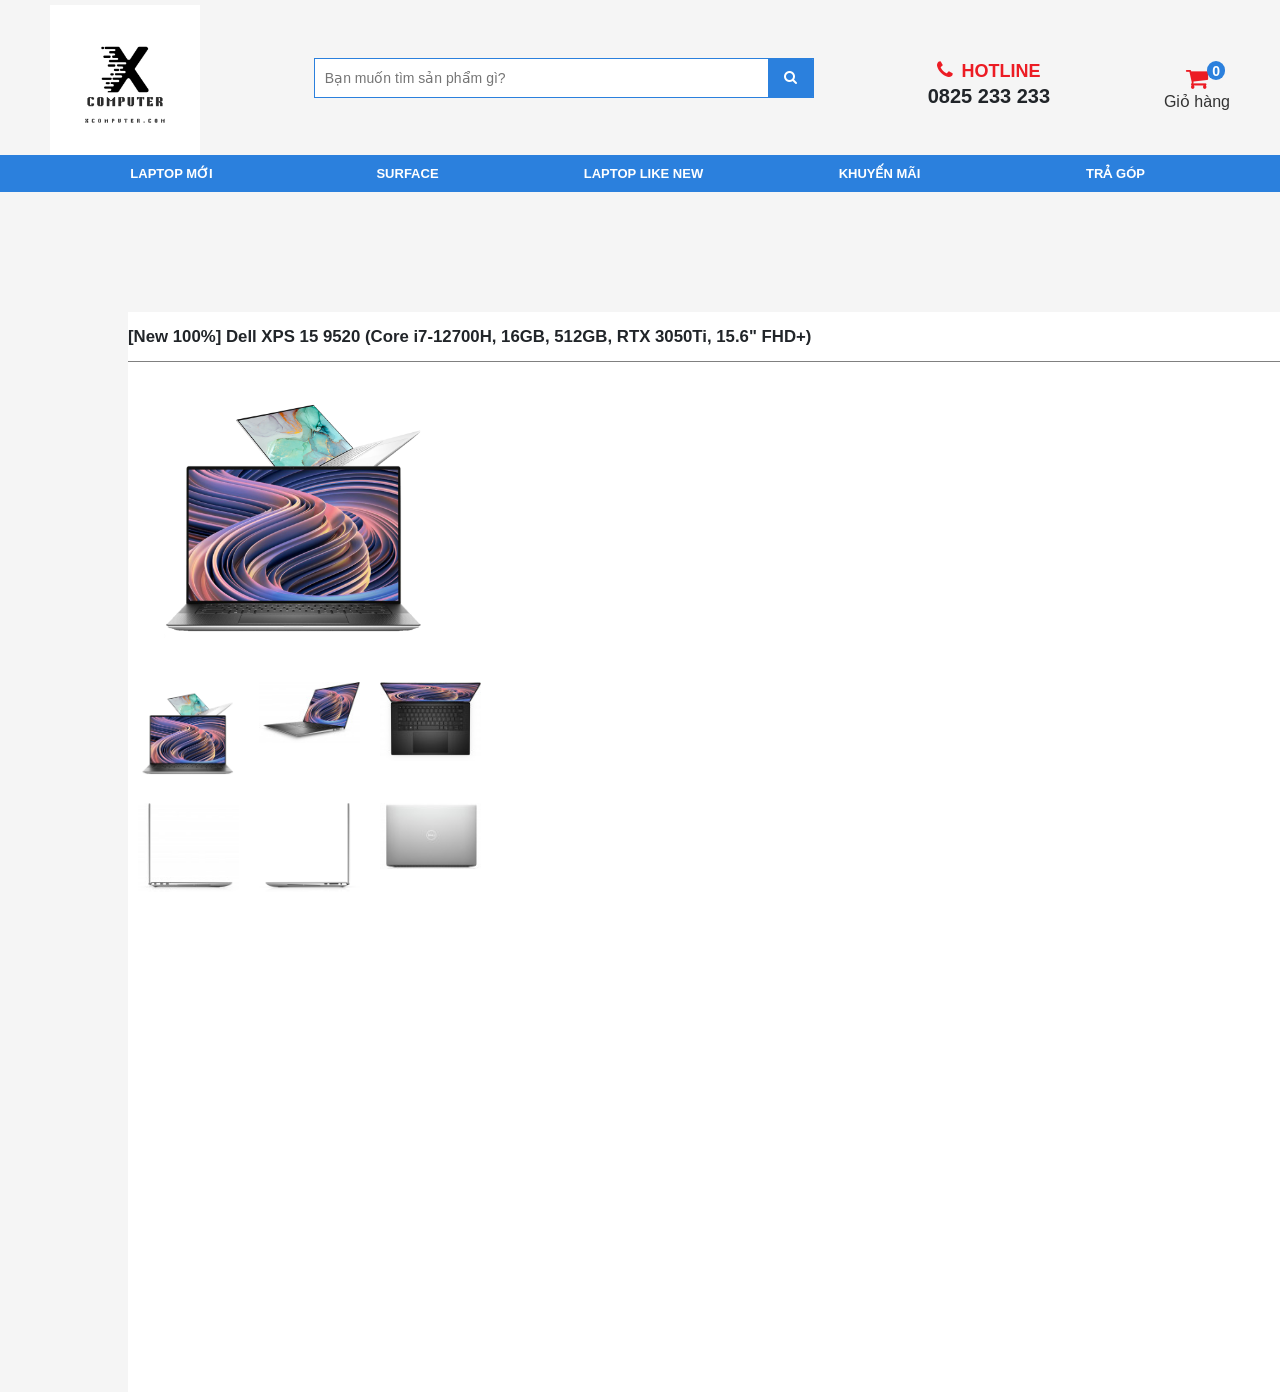
==== commit 226f7901: "product" ====
--- a/Project1/dell-xps.html
+++ b/Project1/dell-xps.html
@@ -13,7 +13,7 @@
 <header>
     <div class="container">
         <div class="align-items-center justify-content-between d-flex">
-            <a class="logo" href="/">
+            <a class="logo" href="/Project1/index.php">
                 <img alt="laptopaz.com chuyên laptop cũ, bán laptop cũ uy tín Hà Nội và toàn quốc" src="/Project1/img/COMPUTER.png" class="img-fluid">
             </a>
 
@@ -462,17 +462,29 @@
 </header>
               <div class="content_mid">
                 <div class="content_text">
-                  <div>Trang chủ / LAPTOP MỚI / laptop Dell Mới </div>
+                  <!-- <div>Trang chủ / LAPTOP MỚI / Laptop Dell Mới </div> -->
+
                 </div>
                 <div class="product">
                   <div class="product_text">
                     <div>[New 100%] Dell XPS 15 9520 (Core i7-12700H, 16GB, 512GB, RTX 3050Ti, 15.6" FHD+)</div>
                   </div>
-                  <div class="prodcut_new">
+                  <div class="product_new">
                     <div class="product_detail">
                       <div class="product_detail_img">
                         <img src="/Project1/img/2487_laptopaz_dell_xps_9520_1.jpg" alt="">
                       </div>
+                      <div class="product_small_img">
+                        <li><a href=""><img src="/Project1/img/2487_laptopaz_dell_xps_9520_1.jpg" alt=""></a></li>
+                        <li><a href=""><img src="/Project1/img/120_2487_laptopaz_dell_xps_9520_2.jpg" alt=""></a></li>
+                        <li><a href=""><img src="/Project1/img/120_2487_laptopaz_dell_xps_9520_3.jpg" alt=""></a></li>
+                        <li><a href=""><img src="/Project1/img/120_2487_laptopaz_dell_xps_9520_4.jpg" alt=""></a></li>
+                        <li><a href=""><img src="/Project1/img/2487_laptopaz_dell_xps_9520_5.jpg" alt=""></a></li>
+                        <li><a href=""><img src="/Project1/img/120_2487_laptopaz_dell_xps_9520_6.jpg" alt=""></a></li>
+                      </div>
+                    </div>
+                    <div class="product_colum">
+
                     </div>
                   </div>
                 </div>
--- a/Project1/index.css
+++ b/Project1/index.css
@@ -2927,4 +2927,26 @@
     width: 100%;
     height: 400px;
     background-color: red;
+}
+footer{
+    width: 1200px;
+    height: 100%;
+    background-color: wheat;
+    margin-left: 10%;
+    margin-right: 10%;
+}
+.fa-brands {
+  color: white;
+  background: #181818;
+  padding: 10px;
+  border-radius: 50%;
+  font-size: 20px;
+  margin-right: 10px;
+  width: 40px;
+  text-align: center;
+  margin-top: 140px;
+  
+}
+.khung1{
+    
 }
--- a/Project1/dell-xps.css
+++ b/Project1/dell-xps.css
@@ -24,7 +24,7 @@
 .product_new{
     width: 1200px;
     height: 1030px;
-    display: flex !important;
+    display: flex;
 }
 .product_detail{
     width: 400px;
@@ -41,4 +41,31 @@
 .product_detail_img>img{
     width: 285px;
     height: 285px;
+}
+.product_small_img{
+    margin-top: 10px;
+    display: flex;
+    flex-wrap: wrap;
+    width: 400px;
+
+}
+li{
+    box-sizing: border-box;
+}
+.product_small_img>li{
+    width: 111px;
+    height: 111px;
+    margin: 5px;
+    display: flex;
+}
+.product_small_img>li>a{
+    display: inline-block;
+    outline: 0px;
+}
+.product_small_img>li>a>img{
+    padding: 5px;
+    max-width: 100%;
+}
+.product_colum{
+    
 }
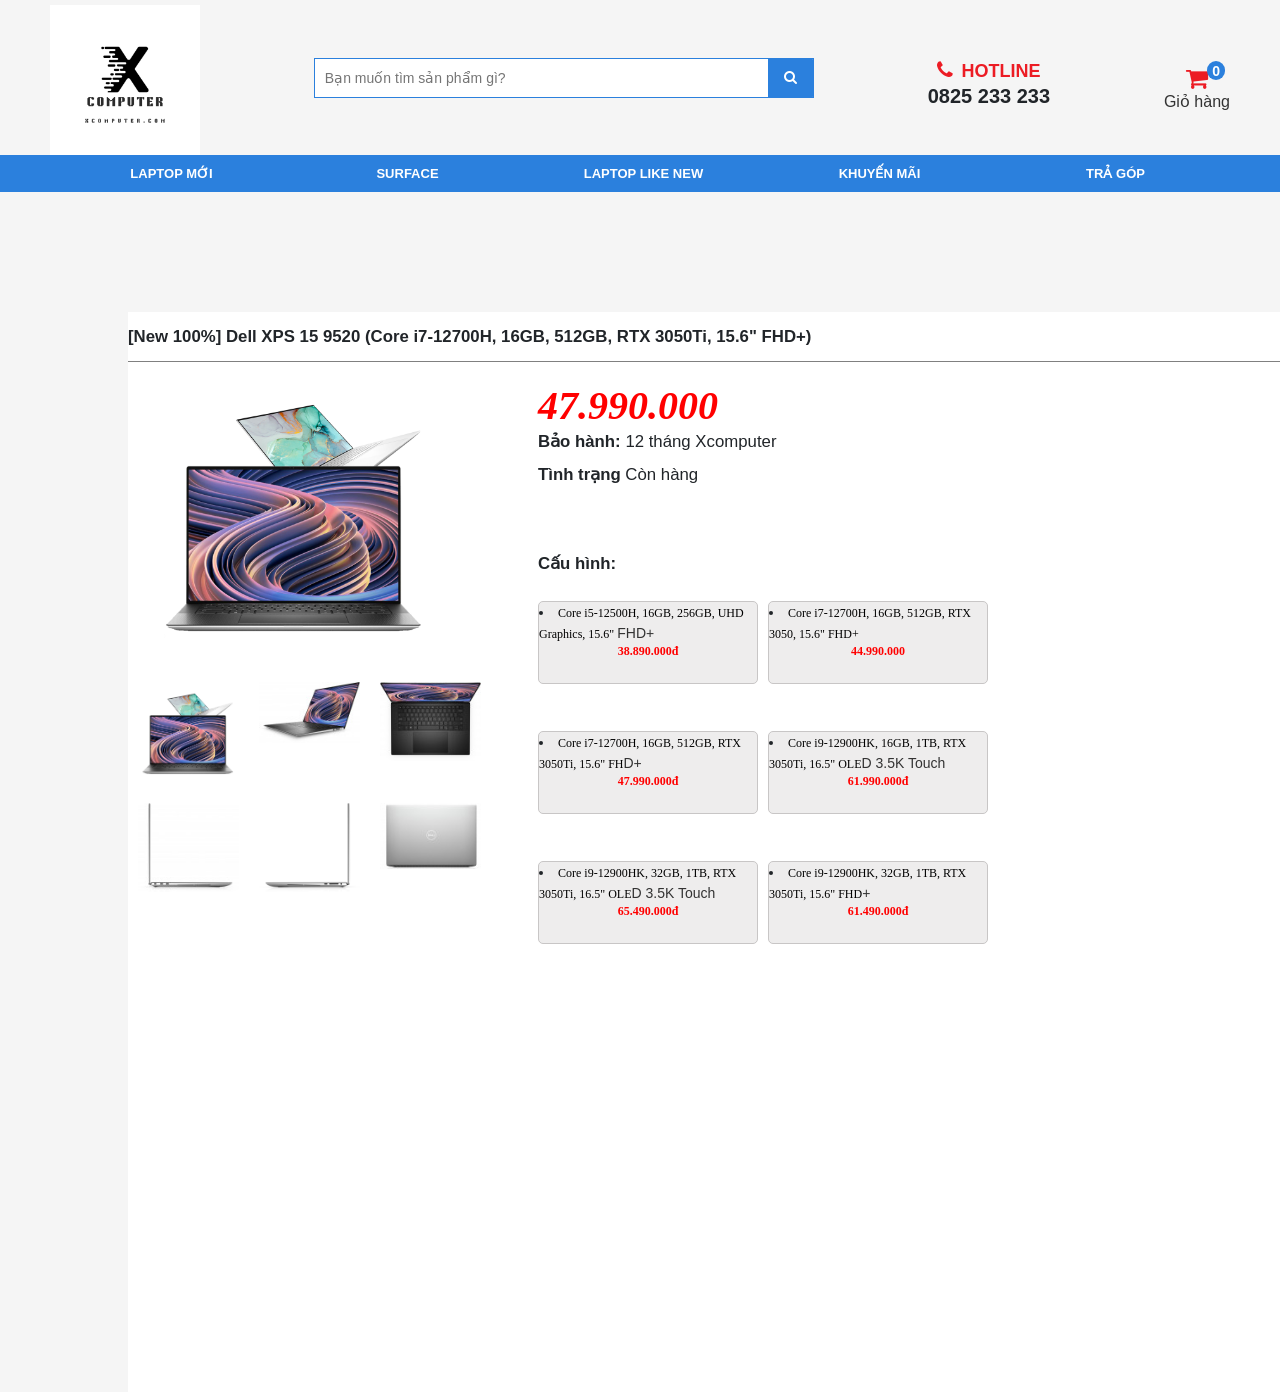
==== commit 90a992d7: "product" ====
--- a/Project1/dell-xps.html
+++ b/Project1/dell-xps.html
@@ -484,7 +484,56 @@
                       </div>
                     </div>
                     <div class="product_colum">
-
+                        <div class="product_colum_text">
+                          <span>47.990.000</span>
+                          <p style="margin-bottom: 0.5rem;"><strong>Bảo hành:</strong> 12 tháng Xcomputer</p>
+                          <p style="margin-bottom: 4rem;"><strong>Tình trạng</strong> Còn hàng</p>
+                          <p><strong>Cấu hình:</strong></p>
+                        </div>
+                        <div class="product_list_option">
+                          <li>
+                            <span class="checkbox">
+                              <a href=""><span>Core i5-12500H, 16GB, 256GB, UHD Graphics, 15.6" </span>FHD+</a>
+                              <p>38.890.000đ</p>
+                            </span>
+                          </li>
+
+                          <li>
+                            <span class="checkbox">
+                              <a href=""><span>Core i7-12700H, 16GB, 512GB, RTX 3050, 15.6" FHD+</span></a>
+                              <p>44.990.000</p>
+                            </span
+                            ></li>
+
+                          <li>
+                            <span class="checkbox">
+                              <a href=""><span>Core i7-12700H, 16GB, 512GB, RTX 3050Ti, 15.6" FH</span>D+</a>
+                              <p>47.990.000đ</p>
+                          </span>
+                          </li>
+                          
+                          <li>
+                            <span class="checkbox">
+                              <a href=""><span>Core i9-12900HK, 16GB, 1TB, RTX 3050Ti, 16.5" OLE</span>D 3.5K Touch</a>
+                              <p>61.990.000đ</p>
+                            </span>
+                          </li>
+
+                          <li>
+                            <span class="checkbox">
+                              <a href=""><span>Core i9-12900HK, 32GB, 1TB, RTX 3050Ti, 16.5" OLE</span>D 3.5K Touch</a>
+                              <p>65.490.000đ</p>
+                            </span>
+                          </li>
+
+                          <li>
+                            <span class="checkbox">
+                              <a href=""><span>Core i9-12900HK, 32GB, 1TB, RTX 3050Ti, 15.6" FHD</span>+</a>
+                              <p>61.490.000đ</p>
+                            </span>
+                          </li>
+
+                        </div>
                     </div>
                   </div>
                 </div>
--- a/Project1/dell-xps.css
+++ b/Project1/dell-xps.css
@@ -67,5 +67,84 @@
     max-width: 100%;
 }
 .product_colum{
-    
+    width: 450px;
+    height: auto;
+    margin-left: 10px;
+    padding-top: 20px;
+    padding-right: 15px;
+    padding-bottom: 15px;
+}
+.product_colum_text{
+    width: 100%;
+    height: 22%;
+
+}
+.product_colum_text>span{
+    color: #F00;
+    text-align: center;
+    font-family: Montserrat;
+    font-size: 40px;
+    font-style: italic;
+    font-weight: 700;
+    line-height: normal;
+}
+.product_colum_text>p{
+    font-size: larger;
+}
+.product_colum_text>:first-child p{
+    margin-bottom: 0.5rem
+}
+.product_list_option{
+    width: 470px;
+    height: 390px;
+    display: flex;
+    box-sizing: border-box;
+    margin-bottom: 16px;
+    flex-wrap: wrap;
+
+}
+.product_list_option>li{
+    width: 220px;
+    height: 83px;
+    position: relative;
+    border: 1px solid gray;
+    border-radius: 5px;
+    border: 1px solid #C8C6C6;
+    background: #EEEDED;
+    margin-right: 10px;
+}
+.product_list_option>li>span{
+    width: 100%;
+    height: 100%;
+}
+/* .product_list_option .checkbox{
+    width: 15px;
+    height: 15px;
+    border-radius: 50%;
+    display: inline-block;
+    background: #fff;
+    border: 2px solid;
+    position: relative;
+    margin-right: 3px;
+} */
+.product_list_option>li>.checkbox>a>span{
+    width: 185px;
+    height: 45px;
+    color: #000;
+    text-align: center;
+    font-family: Montserrat;
+    font-size: 12px;
+    font-style: normal;
+    font-weight: 500;
+    line-height: normal;
+}
+.product_list_option>li>span>p{
+    color: #F00;
+    text-align: center;
+    font-family: Montserrat;
+    font-size: 12px;
+    font-style: normal;
+    font-weight: 600;
+    line-height: normal;
+    margin: 0px;
 }
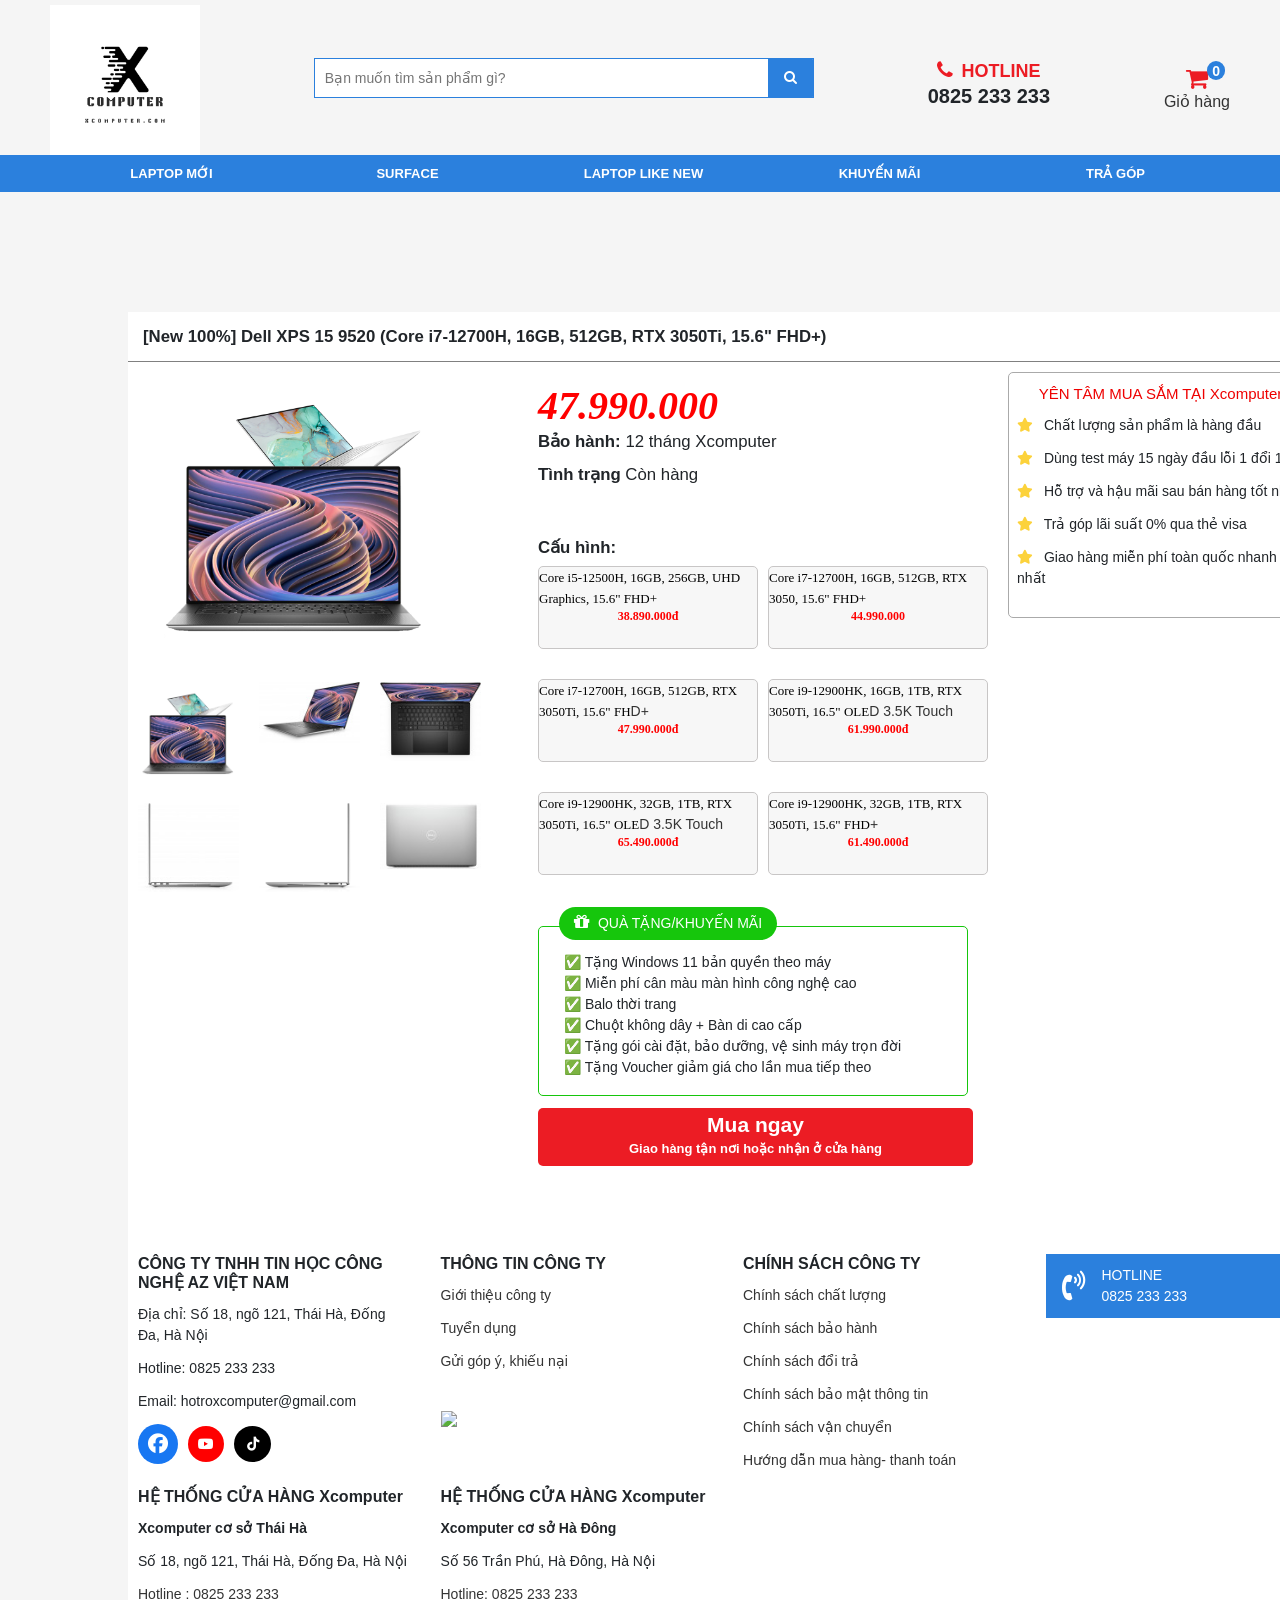
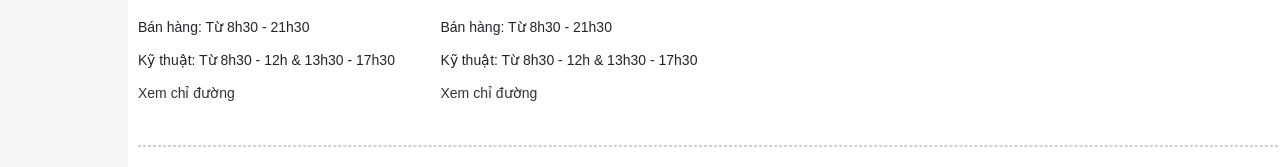
==== commit fc2e2eac: "product and footer" ====
--- a/Project1/dell-xps.html
+++ b/Project1/dell-xps.html
@@ -487,56 +487,224 @@
                         <div class="product_colum_text">
                           <span>47.990.000</span>
                           <p style="margin-bottom: 0.5rem;"><strong>Bảo hành:</strong> 12 tháng Xcomputer</p>
-                          <p style="margin-bottom: 4rem;"><strong>Tình trạng</strong> Còn hàng</p>
+                          <p style="margin-bottom: 3rem;"><strong>Tình trạng</strong> Còn hàng</p>
                           <p><strong>Cấu hình:</strong></p>
+                        </div>    
+                        <div class="product_list_option">
+
+                            <ul>
+                              <li>
+                                <span class="checkbox-option">
+                                  <a href=""><span>Core i5-12500H, 16GB, 256GB, UHD Graphics, 15.6" FHD+</span>
+                                    <p>38.890.000đ</p>
+                                  </a>
+                                </span>
+                              </li>
+                            </ul>
+
+                            <ul>
+                              <li>
+                                <span class="checkbox-option">
+                                  <a href=""><span>Core i7-12700H, 16GB, 512GB, RTX 3050, 15.6" FHD+</span>
+                                    <p>44.990.000</p>
+                                  </a>
+                                </span>
+                              </li>
+                            </ul>
+
+                            <ul>
+                              <li>
+                                <span class="checkbox-option">
+                                  <a href=""><span>Core i7-12700H, 16GB, 512GB, RTX 3050Ti, 15.6" FH</span>D+
+                                    <p>47.990.000đ</p>
+                                  </a>
+                                </span>
+                              </li>
+                            </ul>
+
+                            <ul>
+                              <li>
+                                <span class="checkbox-option">
+                                  <a href=""><span>Core i9-12900HK, 16GB, 1TB, RTX 3050Ti, 16.5" OLE</span>D 3.5K Touch
+                                    <p>61.990.000đ</p>
+                                  </a>
+                                </span>
+                              </li>
+                            </ul>
+
+                            <ul>
+                              <li>
+                                <span class="checkbox-option">
+                                  <a href=""><span>Core i9-12900HK, 32GB, 1TB, RTX 3050Ti, 16.5" OLE</span>D 3.5K Touch
+                                    <p>65.490.000đ</p>
+                                  </a>
+                                </span>
+                              </li>
+                            </ul>
+
+                            <ul>
+                              <li>
+                                <span class="checkbox-option">
+                                  <a href=""><span>Core i9-12900HK, 32GB, 1TB, RTX 3050Ti, 15.6" FHD</span>+
+                                    <p>61.490.000đ</p>
+                                  </a>
+                                </span>
+                              </li>
+                            </ul>
                         </div>
-                        <div class="product_list_option">
-                          <li>
-                            <span class="checkbox">
-                              <a href=""><span>Core i5-12500H, 16GB, 256GB, UHD Graphics, 15.6" </span>FHD+</a>
-                              <p>38.890.000đ</p>
-                            </span>
-                          </li>
-
-                          <li>
-                            <span class="checkbox">
-                              <a href=""><span>Core i7-12700H, 16GB, 512GB, RTX 3050, 15.6" FHD+</span></a>
-                              <p>44.990.000</p>
-                            </span
-                            ></li>
-
-                          <li>
-                            <span class="checkbox">
-                              <a href=""><span>Core i7-12700H, 16GB, 512GB, RTX 3050Ti, 15.6" FH</span>D+</a>
-                              <p>47.990.000đ</p>
+                        <div class="promotion">
+                          <p class="box_promotion">
+                            <i class="fa fa-gift" style="font-size: 18px; margin-right: 5px;"> </i> QUÀ TẶNG/KHUYẾN MÃI
+                          </p>
+                          <ul style="padding-top: 25px; margin-left: 0;padding-left: 25px;">
+                            <p>
+                                ✅ Tặng Windows 11 bản quyền theo máy
+                              <br>
+                                ✅ Miễn phí cân màu màn hình công nghệ cao
+                              <br>
+                                ✅ Balo thời trang
+                              <br>
+                                ✅ Chuột không dây + Bàn di cao cấp
+                              <br> 
+                                ✅ Tặng gói cài đặt, bảo dưỡng, vệ sinh máy trọn đời
+                              <br> 
+                                ✅ Tặng Voucher giảm giá cho lần mua tiếp theo
+                            </p>
+                          </ul>
+                        </div>
+                        <a href="" class="buy-now add-product">
+                          Mua ngay
+                          <span class="d-block text-13">
+                            Giao hàng tận nơi hoặc nhận ở cửa hàng
                           </span>
-                          </li>
-                          
-                          <li>
-                            <span class="checkbox">
-                              <a href=""><span>Core i9-12900HK, 16GB, 1TB, RTX 3050Ti, 16.5" OLE</span>D 3.5K Touch</a>
-                              <p>61.990.000đ</p>
-                            </span>
-                          </li>
-
-                          <li>
-                            <span class="checkbox">
-                              <a href=""><span>Core i9-12900HK, 32GB, 1TB, RTX 3050Ti, 16.5" OLE</span>D 3.5K Touch</a>
-                              <p>65.490.000đ</p>
-                            </span>
-                          </li>
-
-                          <li>
-                            <span class="checkbox">
-                              <a href=""><span>Core i9-12900HK, 32GB, 1TB, RTX 3050Ti, 15.6" FHD</span>+</a>
-                              <p>61.490.000đ</p>
-                            </span>
-                          </li>
-
+                        </a>
+                    </div>
+                    <div class="endow">
+                        <div class="support-incentives">
+                          <h4 class="title">
+                            YÊN TÂM MUA SẮM TẠI Xcomputer
+                          </h4>
+                          <ul class="list-unstyled">
+                            <li><i class="fa-solid fa-star" style="color: #fcd23b;"></i> <span>Chất lượng sản phẩm là hàng đầu</span></li>
+                            <li><i class="fa-solid fa-star" style="color: #fcd23b;"></i> <span>Dùng test máy 15 ngày đầu lỗi 1 đổi 1</span></li>
+                            <li><i class="fa-solid fa-star" style="color: #fcd23b;"></i> <span>Hỗ trợ và hậu mãi sau bán hàng tốt nhất</span></li>
+                            <li><i class="fa-solid fa-star" style="color: #fcd23b;"></i> <span>Trả góp lãi suất 0% qua thẻ visa</span></li>
+                            <li><i class="fa-solid fa-star" style="color: #fcd23b;"></i> <span>Giao hàng miễn phí toàn quốc nhanh nhất</span></li>
+                          </ul>
                         </div>
                     </div>
                   </div>
                 </div>
               </div>
+
+
+              <div class="main-details">
+                <div class="container">
+                  <div class="row">
+                    <div class="col"></div>
+                  </div>
+                </div>
+              </div>
+
+
+          <footer>
+            <div class="footer-link">
+              <div class="container">
+                  <div class="row">
+                          <div class="col-lg-3 col-sm-6">
+                          <div class="block block-links">
+                              <ul class="list-unstyled">
+                              <h6><b>CÔNG TY TNHH TIN HỌC CÔNG NGHỆ AZ VIỆT NAM</b></h6>
+                                  <li>Địa chỉ: Số 18, ngõ 121, Thái Hà, Đống Đa, Hà Nội</li>
+                                  <li>Hotline: 0825 233 233 </li>
+                                  <li>Email: hotroxcomputer@gmail.com</li>
+                                <li class="share">
+                                  <a href="#" target="_blank"><i class="fab fa-facebook-f"></i></a>
+                                 <a href="#" target="_blank"><i class="fab fa-youtube"></i></a>
+                                  <a href="#" target="_blank"><i class="fab fa-tiktok"></i></a>
+                                </li>
+                              </ul>
+                          </div>
+                      </div>
+                          <div class="col-lg-3 col-sm-6">
+                          <div class="block block-links">
+                              <ul class="list-unstyled">
+                              <h6><b> THÔNG TIN CÔNG TY </b></h6>
+                                  <li><a href="/gioi-thieu">Giới thiệu công ty</a></li>
+                                  <li><a href="javascript:;">Tuyển dụng</a></li>
+                                  <li><a href="tel:0989624004">Gửi góp ý, khiếu nại</a></li>
+                                <li class="baohanh-item">
+                                  <a href="http://www.online.gov.vn/Home/WebDetails/76577?AspxAutoDetectCookieSupport=1" class="thongbaobct"><img src="/template/t2021/images/bct.png"></a>
+                                  
+                                </li>
+                              </ul>
+                          </div>
+                      </div>
+                      <div class="col-lg-3 col-sm-6">
+                          <div class="block block-links">
+                              <ul class="list-unstyled">
+                              <h6><b> CHÍNH SÁCH CÔNG TY </b></h6>
+                                  <li><a href="/chinh-sach-chat-luong.html">Chính sách chất lượng</a></li>
+                                  <li><a href="/chinh-sach-bao-tri-bao-hanh.html">Chính sách bảo hành</a></li>
+                                  <li><a href="/chinh-sach-doi-tra-hang.html">Chính sách đổi trả</a></li>
+                                <li><a href="/chinh-sach-bao-mat-thong-tin.html">Chính sách bảo mật thông tin</a></li>
+                               <li><a href="/chinh-sach-van-chuyen.html">Chính sách vận chuyển</a></li>
+                              <li><a href="/huong-dan-mua-hang-thanh-toan.html">Hướng dẫn mua hàng- thanh toán</a></li>
+                              </ul>
+                          </div>
+                      </div>
+                      <div class="col-lg-3 col-sm-6">
+                          <div class="block block-social">
+                              <ul class="list-inline mb-25">
+                                  <li class="support-item nd-01">
+                                          <div class="items">
+                                              <div class="icon--phone">
+                                                  <i class="fa fa-volume-control-phone" aria-hidden="true"></i>
+                                              </div>
+                                              <div class="content--support">
+                                                  <span>HOTLINE</span>
+                                        <a href="tel:0825233233">
+                                          <span>0825 233 233</span>
+                                        </a>
+                                              </div>
+                                          </div>
+                                      </li>
+                                
+                              </ul>
+                          </div>
+                      </div>
+                      <div class="col-lg-3 col-sm-6">
+                          <div class="block block-links">
+                              <ul class="list-unstyled">
+                              <h6><b> HỆ THỐNG CỬA HÀNG Xcomputer </b></h6>
+                                <li><b>Xcomputer cơ sở Thái Hà</b></li>
+                                  <li>Số 18, ngõ 121, Thái Hà, Đống Đa, Hà Nội</li>
+                                <li><a href="tel:0825233233">Hotline : 0825 233 233</a></li>
+                                 <li>Bán hàng: Từ 8h30 - 21h30</li>
+                              <li>Kỹ thuật: Từ 8h30 - 12h &amp; 13h30 - 17h30</li>
+                                <li><a href="https://goo.gl/maps/oqb2Au69ihA2Ezmo7" target="_blank">Xem chỉ đường</a></li>
+                              </ul>
+                          </div>
+                      </div>        
+                     <div class="col-lg-3 col-sm-6">
+                          <div class="block block-links">
+                              <ul class="list-unstyled">
+                              <h6><b> HỆ THỐNG CỬA HÀNG Xcomputer </b></h6>
+                                <li><b>Xcomputer cơ sở Hà Đông</b></li>
+                                  <li>Số 56 Trần Phú, Hà Đông, Hà Nội</li>
+                                  <li><a href="tel:0825233233">Hotline: 0825 233 233</a></li>
+                                 <li>Bán hàng: Từ 8h30 - 21h30</li>
+                              <li>Kỹ thuật: Từ 8h30 - 12h &amp; 13h30 - 17h30</li>
+                                <li><a href="https://goo.gl/maps/Lwnp2ZwvdFWNgksz9" target="_blank">Xem chỉ đường</a></li>
+                              </ul>
+                          </div>
+                      </div>           
+                              
+                              
+                  </div>
+                  <div class="h_line"></div>
+              </div>
+          </div>
+          </footer>
 </body>
 </html>
--- a/Project1/index.css
+++ b/Project1/index.css
@@ -2931,7 +2931,6 @@
 footer{
     width: 1200px;
     height: 100%;
-    background-color: wheat;
     margin-left: 10%;
     margin-right: 10%;
 }
--- a/Project1/dell-xps.css
+++ b/Project1/dell-xps.css
@@ -1,3 +1,6 @@
+*, ::after, ::before{
+    box-sizing: border-box;
+}
 .content_text{
     width: 100%;
     height: 100px;
@@ -20,10 +23,11 @@
     font-size: larger;
     font-weight: bold;
     transform: translateY(12px);    
+    padding-left: 15px;
 }
 .product_new{
     width: 1200px;
-    height: 1030px;
+    height: 870px;
     display: flex;
 }
 .product_detail{
@@ -95,29 +99,56 @@
     margin-bottom: 0.5rem
 }
 .product_list_option{
-    width: 470px;
-    height: 390px;
+    width: 475px;
+    height: 340px;
     display: flex;
     box-sizing: border-box;
     margin-bottom: 16px;
     flex-wrap: wrap;
 
 }
-.product_list_option>li{
+.product_list_option>ul{
+    width: 230px;
+    height: 85px;
+    margin-bottom: 15px;
+    padding: 0;
+    list-style: none;
+}
+.product_list_option>ul>li{
     width: 220px;
     height: 83px;
     position: relative;
     border: 1px solid gray;
     border-radius: 5px;
     border: 1px solid #C8C6C6;
-    background: #EEEDED;
+    background: #dddddd3d;
     margin-right: 10px;
 }
-.product_list_option>li>span{
-    width: 100%;
-    height: 100%;
-}
-/* .product_list_option .checkbox{
+.product_list_option>ul>li>.checkbox-option{
+    /* width: 15px;
+    height: 15px;
+    border-radius: 50%;
+    display: inline-block;
+    background: #fff;
+    border: 2px solid;
+    position: relative;
+    margin-right: 3px; */
+}
+.product_list_option>ul>li>.checkbox-option>a{
+    width: auto;
+    height: auto;
+}
+/* .product_list_option .checkbox-option{
+    width: 15px;
+    height: 15px;
+    border-radius: 50%; 
+    display: inline-block;
+    background: #fff;
+    border: 2px solid;
+    position: relative;
+    margin-right: 3px;
+} */
+/* .checkbox-option{
     width: 15px;
     height: 15px;
     border-radius: 50%;
@@ -127,18 +158,18 @@
     position: relative;
     margin-right: 3px;
 } */
-.product_list_option>li>.checkbox>a>span{
+.product_list_option>ul>li>.checkbox-option>a>span{
     width: 185px;
     height: 45px;
     color: #000;
     text-align: center;
     font-family: Montserrat;
-    font-size: 12px;
+    font-size: 13px;
     font-style: normal;
     font-weight: 500;
     line-height: normal;
 }
-.product_list_option>li>span>p{
+.product_list_option>ul>li>.checkbox-option>a>p{
     color: #F00;
     text-align: center;
     font-family: Montserrat;
@@ -147,4 +178,73 @@
     font-weight: 600;
     line-height: normal;
     margin: 0px;
+}
+.promotion{
+    width: 430px;
+    height: 170px;
+    border: 1px solid #16c60c;
+    border-radius: 5px;
+    position: relative;
+    margin-bottom: 12px;
+    margin-top: 20px;
+}
+.promotion .box_promotion{
+    position: absolute;
+    margin-top: -20px;
+    margin-left: 20px;
+    padding: 6px 15px;
+    color: white;
+    background: #16c60c;
+    text-transform: uppercase;
+    border-radius: 30px;
+}
+.buy-now{
+    color: #fff;
+    font-size: 21px;
+    font-weight: bold;
+    background: #ec1c24;
+    display: block;
+    line-height: 24px;
+    text-align: center;
+    border-radius: 5px;
+    margin-bottom: 10px;
+    padding: 5px 0;
+}
+.d-block{
+    display: block !important;
+}
+.text-13{
+    font-size: 13px;
+}
+.endow{
+    width: 320px;
+    height: auto;
+    margin-left: 20px;
+    padding-right: 15px;
+}
+.support-incentives{
+    border-radius: 5px;
+    border: 1px solid #aaa;
+    padding: 12px 8px;
+    margin: 10px 0;
+}
+.title{
+    font-size: 15px;
+    text-align: center;
+    display: block;
+    color: #e00;
+    margin: 0;
+    padding: 0;
+}
+.list-unstyled{
+    padding-left: 0;
+    list-style: none;
+    margin-bottom: 1rem;
+}
+.list-unstyled>li{
+    margin-top: 12px;
+    margin-bottom: 12px;
+}
+.list-unstyled>li>i{
+    margin-right: 7px;
 }
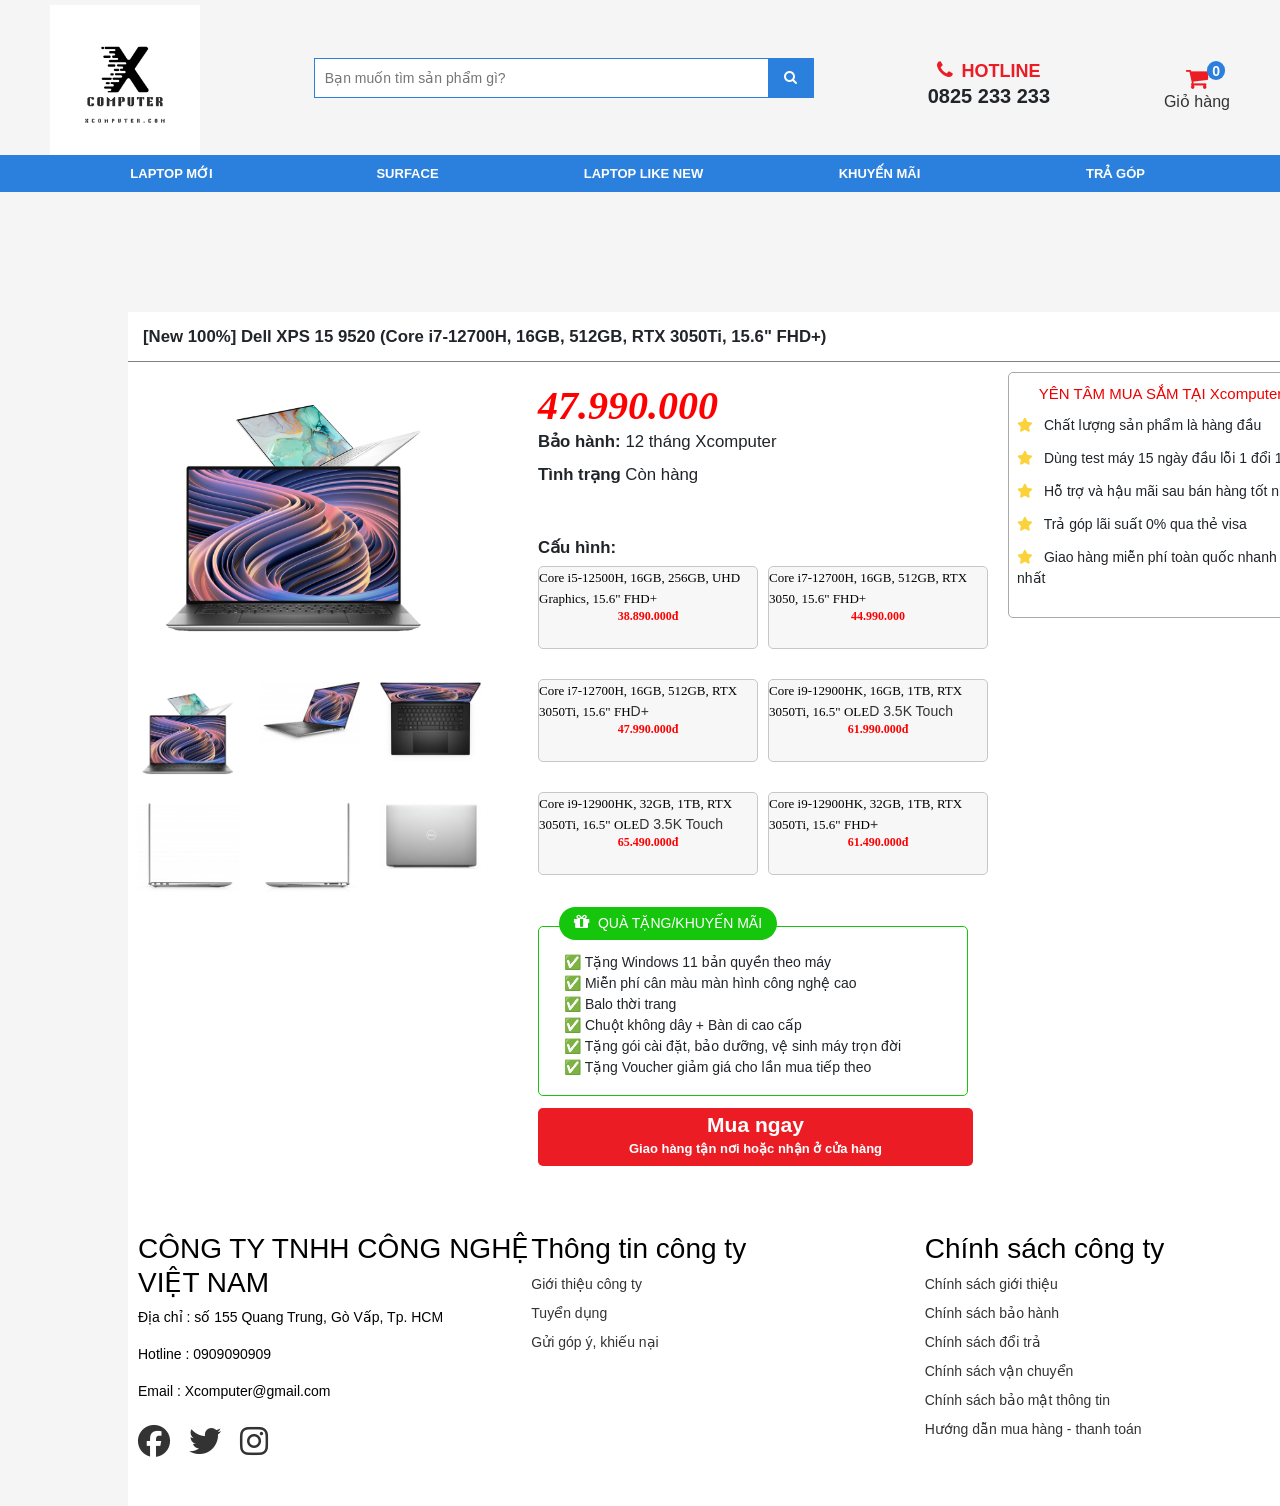
==== commit 33374e21: "Update dell-xps.html" ====
--- a/Project1/dell-xps.html
+++ b/Project1/dell-xps.html
@@ -607,104 +607,44 @@
               </div>
 
 
-          <footer>
-            <div class="footer-link">
-              <div class="container">
-                  <div class="row">
-                          <div class="col-lg-3 col-sm-6">
-                          <div class="block block-links">
-                              <ul class="list-unstyled">
-                              <h6><b>CÔNG TY TNHH TIN HỌC CÔNG NGHỆ AZ VIỆT NAM</b></h6>
-                                  <li>Địa chỉ: Số 18, ngõ 121, Thái Hà, Đống Đa, Hà Nội</li>
-                                  <li>Hotline: 0825 233 233 </li>
-                                  <li>Email: hotroxcomputer@gmail.com</li>
-                                <li class="share">
-                                  <a href="#" target="_blank"><i class="fab fa-facebook-f"></i></a>
-                                 <a href="#" target="_blank"><i class="fab fa-youtube"></i></a>
-                                  <a href="#" target="_blank"><i class="fab fa-tiktok"></i></a>
-                                </li>
-                              </ul>
-                          </div>
-                      </div>
-                          <div class="col-lg-3 col-sm-6">
-                          <div class="block block-links">
-                              <ul class="list-unstyled">
-                              <h6><b> THÔNG TIN CÔNG TY </b></h6>
-                                  <li><a href="/gioi-thieu">Giới thiệu công ty</a></li>
-                                  <li><a href="javascript:;">Tuyển dụng</a></li>
-                                  <li><a href="tel:0989624004">Gửi góp ý, khiếu nại</a></li>
-                                <li class="baohanh-item">
-                                  <a href="http://www.online.gov.vn/Home/WebDetails/76577?AspxAutoDetectCookieSupport=1" class="thongbaobct"><img src="/template/t2021/images/bct.png"></a>
-                                  
-                                </li>
-                              </ul>
-                          </div>
-                      </div>
-                      <div class="col-lg-3 col-sm-6">
-                          <div class="block block-links">
-                              <ul class="list-unstyled">
-                              <h6><b> CHÍNH SÁCH CÔNG TY </b></h6>
-                                  <li><a href="/chinh-sach-chat-luong.html">Chính sách chất lượng</a></li>
-                                  <li><a href="/chinh-sach-bao-tri-bao-hanh.html">Chính sách bảo hành</a></li>
-                                  <li><a href="/chinh-sach-doi-tra-hang.html">Chính sách đổi trả</a></li>
-                                <li><a href="/chinh-sach-bao-mat-thong-tin.html">Chính sách bảo mật thông tin</a></li>
-                               <li><a href="/chinh-sach-van-chuyen.html">Chính sách vận chuyển</a></li>
-                              <li><a href="/huong-dan-mua-hang-thanh-toan.html">Hướng dẫn mua hàng- thanh toán</a></li>
-                              </ul>
-                          </div>
-                      </div>
-                      <div class="col-lg-3 col-sm-6">
-                          <div class="block block-social">
-                              <ul class="list-inline mb-25">
-                                  <li class="support-item nd-01">
-                                          <div class="items">
-                                              <div class="icon--phone">
-                                                  <i class="fa fa-volume-control-phone" aria-hidden="true"></i>
-                                              </div>
-                                              <div class="content--support">
-                                                  <span>HOTLINE</span>
-                                        <a href="tel:0825233233">
-                                          <span>0825 233 233</span>
-                                        </a>
-                                              </div>
-                                          </div>
-                                      </li>
-                                
-                              </ul>
-                          </div>
-                      </div>
-                      <div class="col-lg-3 col-sm-6">
-                          <div class="block block-links">
-                              <ul class="list-unstyled">
-                              <h6><b> HỆ THỐNG CỬA HÀNG Xcomputer </b></h6>
-                                <li><b>Xcomputer cơ sở Thái Hà</b></li>
-                                  <li>Số 18, ngõ 121, Thái Hà, Đống Đa, Hà Nội</li>
-                                <li><a href="tel:0825233233">Hotline : 0825 233 233</a></li>
-                                 <li>Bán hàng: Từ 8h30 - 21h30</li>
-                              <li>Kỹ thuật: Từ 8h30 - 12h &amp; 13h30 - 17h30</li>
-                                <li><a href="https://goo.gl/maps/oqb2Au69ihA2Ezmo7" target="_blank">Xem chỉ đường</a></li>
-                              </ul>
-                          </div>
-                      </div>        
-                     <div class="col-lg-3 col-sm-6">
-                          <div class="block block-links">
-                              <ul class="list-unstyled">
-                              <h6><b> HỆ THỐNG CỬA HÀNG Xcomputer </b></h6>
-                                <li><b>Xcomputer cơ sở Hà Đông</b></li>
-                                  <li>Số 56 Trần Phú, Hà Đông, Hà Nội</li>
-                                  <li><a href="tel:0825233233">Hotline: 0825 233 233</a></li>
-                                 <li>Bán hàng: Từ 8h30 - 21h30</li>
-                              <li>Kỹ thuật: Từ 8h30 - 12h &amp; 13h30 - 17h30</li>
-                                <li><a href="https://goo.gl/maps/Lwnp2ZwvdFWNgksz9" target="_blank">Xem chỉ đường</a></li>
-                              </ul>
-                          </div>
-                      </div>           
-                              
-                              
-                  </div>
-                  <div class="h_line"></div>
-              </div>
-          </div>
-          </footer>
+              <footer>
+                <div class="container">
+                    <div class="footer-content">
+                        <div class="footer-section about">
+                            <h3>CÔNG TY TNHH CÔNG NGHỆ VIỆT NAM</h3>
+                            <p>Địa chỉ : số 155 Quang Trung, Gò Vấp, Tp. HCM</p>
+                            <p>Hotline : 0909090909</p>
+                            <p>Email : Xcomputer@gmail.com</p>
+                            <div class="social-links">
+                                <a href="#"><i class="fab fa-facebook"></i></a>
+                                <a href="#"><i class="fab fa-twitter"></i></a>
+                                <a href="#"><i class="fab fa-instagram"></i></a>
+                            </div>
+                        </div>
+        
+                        <div class="footer-section links">
+                            <h3>Thông tin công ty</h3>
+                            <ul>
+                                <li><a href="#">Giới thiệu công ty</a></li>
+                                <li><a href="#">Tuyển dụng</a></li>
+                                <li><a href="#">Gửi góp ý, khiếu nại</a></li>
+                            </ul>
+                        </div>
+                        <div class="footer-section links">
+                            <h3>Chính sách công ty</h3>
+                            <ul>
+                                <li><a href="#">Chính sách giới thiệu</a></li>
+                                <li><a href="#">Chính sách bảo hành</a></li>
+                                <li><a href="#">Chính sách đổi trả</a></li>
+                                <li><a href="#">Chính sách vận chuyển</a></li>
+                                <li><a href="#">Chính sách bảo mật thông tin</a></li>
+                                <li><a href="#">Hướng dẫn mua hàng - thanh toán</a></li>
+                            </ul>
+                        </div>
+                        
+                    </div>
+                </div>
+        
+            </footer>
 </body>
 </html>
--- a/Project1/index.css
+++ b/Project1/index.css
@@ -2946,6 +2946,50 @@
   margin-top: 140px;
   
 }
-.khung1{
-    
-}+footer {
+    background-color: rgb(255, 255, 255);
+    color: #fff;
+    padding: 20px 0;
+    text-align:start;
+}
+
+.footer-content {
+    display: flex;
+    flex-wrap: wrap;
+    justify-content: space-between;
+}
+
+.footer-section {
+    flex: 1;
+    min-width: 200px;
+    margin-bottom: 20px;
+}
+
+.about p {
+    max-width: 400px;
+    color: black;
+}
+
+.social-links a {
+    color: rgb(0, 0, 0)e0e;
+    margin-right: 10px;
+    size: 100px;
+}
+
+.links ul {
+    list-style: none;
+    padding: 0;
+}
+
+.links li {
+    margin-bottom: 8px;
+}
+.links h3{
+    color: #000;
+}
+.about h3{
+    color: #000;
+}
+.social-links{
+    font-size: xx-large;
+}
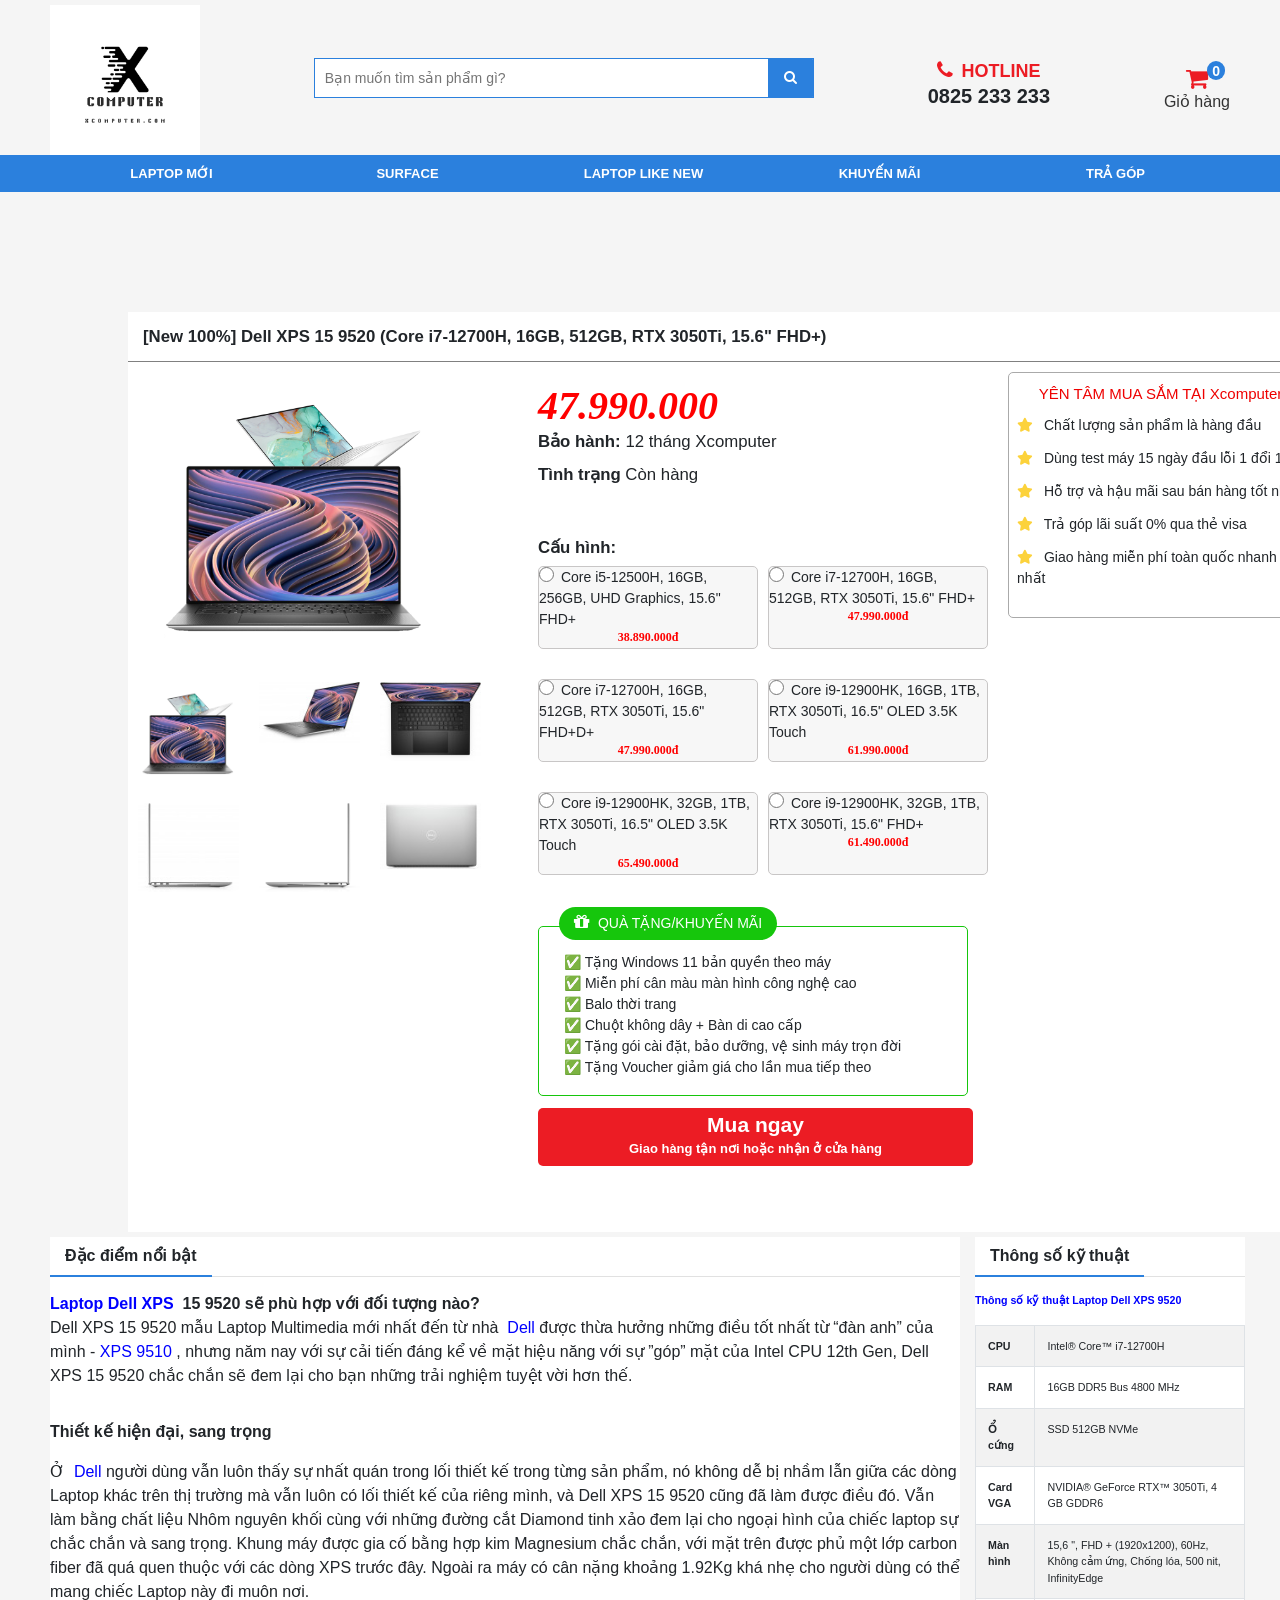
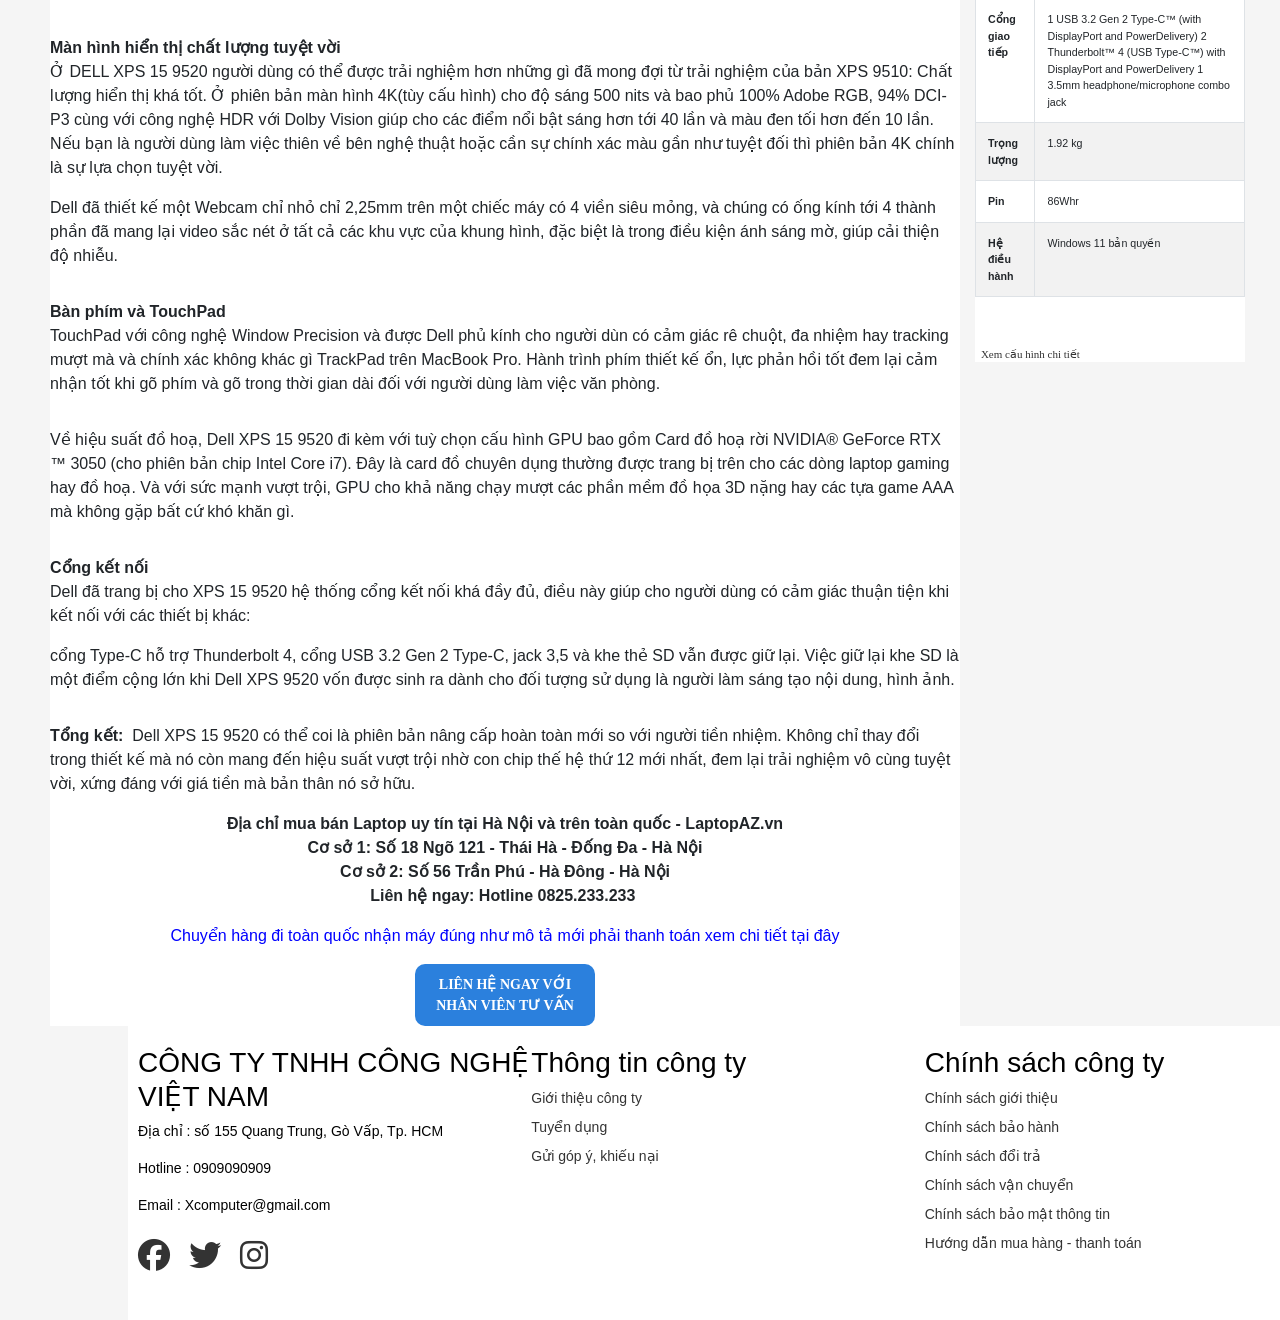
==== commit dd0125e0: "product" ====
--- a/Project1/dell-xps.html
+++ b/Project1/dell-xps.html
@@ -494,61 +494,59 @@
 
                             <ul>
                               <li>
-                                <span class="checkbox-option">
-                                  <a href=""><span>Core i5-12500H, 16GB, 256GB, UHD Graphics, 15.6" FHD+</span>
+                                <input type="radio" name="pro" class="checkbox-option" value="">
+                                  <span>Core i5-12500H, 16GB, 256GB, UHD Graphics, 15.6" FHD+</span>
                                     <p>38.890.000đ</p>
-                                  </a>
-                                </span>
+
+                                </input>
                               </li>
                             </ul>
 
                             <ul>
                               <li>
-                                <span class="checkbox-option">
-                                  <a href=""><span>Core i7-12700H, 16GB, 512GB, RTX 3050, 15.6" FHD+</span>
-                                    <p>44.990.000</p>
-                                  </a>
-                                </span>
+                                <input type="radio" name="pro" class="checkbox-option" value="">
+                                <span>Core i7-12700H, 16GB, 512GB, RTX 3050Ti, 15.6" FHD+</span>
+                                  <p>47.990.000đ</p>
                               </li>
                             </ul>
 
                             <ul>
                               <li>
-                                <span class="checkbox-option">
-                                  <a href=""><span>Core i7-12700H, 16GB, 512GB, RTX 3050Ti, 15.6" FH</span>D+
+                                <input type="radio" name="pro" class="checkbox-option" value="">
+                                  <span>Core i7-12700H, 16GB, 512GB, RTX 3050Ti, 15.6" FHD+</span>D+
                                     <p>47.990.000đ</p>
-                                  </a>
-                                </span>
+
+                                </input>
                               </li>
                             </ul>
 
                             <ul>
                               <li>
-                                <span class="checkbox-option">
-                                  <a href=""><span>Core i9-12900HK, 16GB, 1TB, RTX 3050Ti, 16.5" OLE</span>D 3.5K Touch
+                                <input type="radio" name="pro" class="checkbox-option" value="">
+                                  <span>Core i9-12900HK, 16GB, 1TB, RTX 3050Ti, 16.5" OLED 3.5K Touch</span>
                                     <p>61.990.000đ</p>
-                                  </a>
-                                </span>
+
+                                </input>
                               </li>
                             </ul>
 
                             <ul>
                               <li>
-                                <span class="checkbox-option">
-                                  <a href=""><span>Core i9-12900HK, 32GB, 1TB, RTX 3050Ti, 16.5" OLE</span>D 3.5K Touch
+                                <input type="radio" name="pro" class="checkbox-option" value="">
+                                  <span>Core i9-12900HK, 32GB, 1TB, RTX 3050Ti, 16.5" OLED 3.5K Touch</span>
                                     <p>65.490.000đ</p>
-                                  </a>
-                                </span>
+
+                                </input>
                               </li>
                             </ul>
 
                             <ul>
                               <li>
-                                <span class="checkbox-option">
-                                  <a href=""><span>Core i9-12900HK, 32GB, 1TB, RTX 3050Ti, 15.6" FHD</span>+
+                                <input type="radio" name="pro" class="checkbox-option" value="">
+                                  <span>Core i9-12900HK, 32GB, 1TB, RTX 3050Ti, 15.6" FHD</span>+
                                     <p>61.490.000đ</p>
-                                  </a>
-                                </span>
+
+                                </input>
                               </li>
                             </ul>
                         </div>
@@ -599,9 +597,369 @@
 
 
               <div class="main-details">
-                <div class="container">
+                <div class="container1">
                   <div class="row">
-                    <div class="col"></div>
+                    <div class="col">
+                      <div class="big-white">
+                        <div class="title-tab">
+                          <h3>
+                            Đặc điểm nổi bật
+                          </h3>
+                        </div>
+                        <div class="main-content" style="font-size: 14px;">
+                            <p>
+                              <span style="font-family: arial, helvetica, sans-serif; font-size: 12pt;">
+                                <strong>
+                                  <span style="color: #0000ff;">
+                                    <a style="color: #0000ff;" href="https://laptopaz.vn/tim?q=xps" target="_blank">Laptop Dell XPS</a>
+                                  </span>&nbsp;15 9520 sẽ phù hợp với đối tượng nào?
+                                </strong>
+                              </span>
+                              <br>
+                              <span style="font-family: arial, helvetica, sans-serif; font-size: 12pt;">Dell XPS 15 9520 mẫu Laptop Multimedia mới nhất đến từ nhà&nbsp;
+                                <span style="color: #0000ff;">
+                                  <a style="color: #0000ff;" href="https://www.dell.com/en-vn" target="_blank">Dell</a>
+                                </span> được thừa hưởng những điều tốt nhất từ “đàn anh” của mình - 
+                                <span style="color: #0000ff;">
+                                  <a style="color: #0000ff;" href="https://laptopaz.vn/tim?q=9510" target="_blank">XPS 9510</a>
+                                </span>, nhưng năm nay với sự cải tiến đáng kể về mặt hiệu năng với sự ”góp” mặt của Intel CPU 12th Gen, Dell XPS 15 9520 chắc chắn sẽ đem lại cho bạn những trải nghiệm tuyệt vời hơn thế.
+                              </span>
+                              </p>
+                              
+                              <p>
+                                <span style="font-family: arial, helvetica, sans-serif; font-size: 12pt;">
+                                  <img style="display: block; margin-left: auto; margin-right: auto;" src="/media/product/2484_laptopaz_dell_xps_9520_1s.jpg" alt="" width="600">
+                                </span>
+                              </p>
+
+                              <p>
+                                <span style="font-family: arial, helvetica, sans-serif; font-size: 12pt;">
+                                  <strong>Thiết kế hiện đại, sang trọng</strong>
+                                </span>
+                              </p>
+
+                              <p>
+                                <span style="font-family: arial, helvetica, sans-serif; font-size: 12pt;">Ở&nbsp;
+                                  <span style="color: #0000ff;">
+                                    <a style="color: #0000ff;" href="https://laptopaz.vn/tim?q=dell" target="_blank">Dell</a>
+                                  </span> người dùng vẫn luôn thấy sự nhất quán trong lối thiết kế trong từng sản phẩm, nó không dễ bị nhầm lẫn giữa các dòng Laptop khác trên thị trường mà vẫn luôn có lối thiết kế của riêng mình, và Dell XPS 15 9520 cũng đã làm được điều đó. Vẫn làm bằng chất liệu Nhôm nguyên khối cùng với những đường cắt Diamond tinh xảo đem lại cho ngoại hình của chiếc laptop sự chắc chắn và sang trọng. Khung máy được gia cố bằng hợp kim Magnesium chắc chắn, với mặt trên được phủ một lớp carbon fiber đã quá quen thuộc với các dòng XPS trước đây. Ngoài ra máy có cân nặng khoảng 1.92Kg khá nhẹ cho người dùng có thể mang chiếc Laptop này đi muôn nơi.
+                                </span>
+                              </p>
+
+                              <p>
+                                <span style="font-family: arial, helvetica, sans-serif; font-size: 12pt;">
+                                  <img style="display: block; margin-left: auto; margin-right: auto;" src="/media/product/2484_laptopaz_dell_xps_9520_6.jpg" alt="" width="600">
+                                </span>
+                              </p>
+
+                              <p>
+                                <span style="font-family: arial, helvetica, sans-serif; font-size: 12pt;">
+                                  <strong>Màn hình hiển thị chất lượng tuyệt vời </strong>
+                                </span>
+                                <br>
+                                <span style="font-family: arial, helvetica, sans-serif; font-size: 12pt;">Ở DELL XPS 15 9520 người dùng có thể được trải nghiệm hơn những gì đã mong đợi từ trải nghiệm của bản XPS 9510: Chất lượng hiển thị khá tốt. Ở phiên bản màn hình 4K(tùy cấu hình) cho độ sáng 500 nits và bao phủ 100% Adobe RGB, 94% DCI-P3 cùng với công nghệ HDR với Dolby Vision giúp cho các điểm nổi bật sáng hơn tới 40 lần và màu đen tối hơn đến 10 lần. Nếu bạn là người dùng làm việc thiên về bên nghệ thuật hoặc cần sự chính xác màu gần như tuyệt đối thì phiên bản 4K chính là sự lựa chọn tuyệt vời.
+                                </span>
+                              </p>
+
+                              <p>
+                                <span style="font-family: arial, helvetica, sans-serif; font-size: 12pt;">Dell đã thiết kế một Webcam chỉ nhỏ chỉ 2,25mm trên một chiếc máy có 4 viền siêu mỏng, và chúng có ống kính tới 4 thành phần đã mang lại video sắc nét ở tất cả các khu vực của khung hình, đặc biệt là trong điều kiện ánh sáng mờ, giúp cải thiện độ nhiễu.
+                                </span>
+                              </p>
+
+                              <p>
+                                <span style="font-family: arial, helvetica, sans-serif; font-size: 12pt;">
+                                  <img style="display: block; margin-left: auto; margin-right: auto;" src="/media/product/2484_laptopaz_dell_xps_9520_2.jpg" alt="" width="600">
+                                </span>
+                              </p>
+
+                              <p>
+                                <span style="font-family: arial, helvetica, sans-serif; font-size: 12pt;">
+                                  <strong>Bàn phím và TouchPad</strong>
+                                </span>
+                                <br>
+                                <span style="font-family: arial, helvetica, sans-serif; font-size: 12pt;">TouchPad với công nghệ Window Precision và được Dell phủ kính cho người dùn có cảm giác rê chuột, đa nhiệm hay tracking mượt mà và chính xác không khác gì TrackPad trên MacBook Pro. Hành trình phím thiết kế ổn, lực phản hồi tốt đem lại cảm nhận tốt khi gõ phím và gõ trong thời gian dài đối với người dùng làm việc văn phòng.
+                                </span>
+                              </p>
+
+                              <p>
+                                <span style="font-family: arial, helvetica, sans-serif; font-size: 12pt;">
+                                  <img style="display: block; margin-left: auto; margin-right: auto;" src="/media/product/2484_laptopaz_dell_xps_9520_3.jpg" alt="" width="600">
+                                </span>
+                              </p>
+
+                              <p>
+                                <span style="font-family: arial, helvetica, sans-serif; font-size: 12pt;">Về hiệu suất đồ hoạ, Dell XPS 15 9520 đi kèm với tuỳ chọn cấu hình GPU bao gồm Card đồ hoạ rời NVIDIA® GeForce RTX ™ 3050 (cho phiên bản chip Intel Core i7). Đây là card đồ chuyên dụng thường được trang bị trên cho các dòng laptop gaming hay đồ hoạ. Và với sức mạnh vượt trội, GPU cho khả năng chạy mượt các phần mềm đồ họa 3D nặng hay các tựa game AAA mà không gặp bất cứ khó khăn gì.
+                                </span>
+                              </p>
+
+                              <p>
+                                <span style="font-family: arial, helvetica, sans-serif; font-size: 12pt;">
+                                  <img style="display: block; margin-left: auto; margin-right: auto;" src="/media/product/2484_laptopaz_dell_xps_9520_5.jpg" alt="" width="600">
+                                </span>
+                              </p>
+
+                              <p>
+                                <span style="font-family: arial, helvetica, sans-serif; font-size: 12pt;">
+                                  <strong>Cổng kết nối</strong>
+                                </span>
+                                <br>
+                                <span style="font-family: arial, helvetica, sans-serif; font-size: 12pt;">Dell đã trang bị cho XPS 15 9520 hệ thống cổng kết nối khá đầy đủ, điều này giúp cho người dùng có cảm giác thuận tiện khi kết nối với các thiết bị khác:
+                                </span>
+                              </p>
+
+                              <p>
+                                <span style="font-family: arial, helvetica, sans-serif; font-size: 12pt;">cổng Type-C hỗ trợ Thunderbolt 4,&nbsp;cổng USB 3.2 Gen 2 Type-C, jack 3,5 và khe thẻ SD vẫn được giữ lại. Việc giữ lại khe SD là một điểm cộng lớn khi Dell XPS 9520 vốn được sinh ra dành cho đối tượng sử dụng là người làm sáng tạo nội dung, hình ảnh.
+                                </span>
+                              </p>
+
+                              <p>
+                                <span style="font-family: arial, helvetica, sans-serif; font-size: 12pt;">
+                                  <img style="display: block; margin-left: auto; margin-right: auto;" src="/media/product/2484_laptopaz_dell_xps_9520_4.jpg" alt="" width="600">
+                                </span>
+                              </p>
+
+                              <p>
+                                <span style="font-family: arial, helvetica, sans-serif; font-size: 12pt;">
+                                  <strong>Tổng kết:&nbsp;</strong>
+                                </span>
+                                <span style="font-family: arial, helvetica, sans-serif; font-size: 12pt;">Dell XPS 15 9520 có thể coi là phiên bản nâng cấp hoàn toàn mới so với người tiền nhiệm. Không chỉ thay đổi trong thiết kế mà nó còn mang đến hiệu suất vượt trội nhờ con chip thế hệ thứ 12 mới nhất, đem lại trải nghiệm vô cùng tuyệt vời, xứng đáng với giá tiền mà bản thân nó sở hữu.
+                                </span>
+                              </p>
+
+                              <!-- <p>
+                                <span style="font-family: arial, helvetica, sans-serif; font-size: 12pt;">
+                                  <img style="display: block; margin-left: auto; margin-right: auto;" src="https://laptopaz.vn/media/lib/1078_nhDELLcheckincakhch.jpg" alt="" width="800">
+                                </span>
+                              </p> -->
+
+                              <p style="text-align: center;">
+                                <span style="font-family: arial, helvetica, sans-serif; font-size: 12pt;">
+                                  <strong>Địa chỉ mua bán Laptop uy tín tại Hà Nội và trên toàn quốc - LaptopAZ.vn
+                                    <br>
+                                    Cơ sở 1: Số 18 Ngõ 121 - Thái Hà - Đống Đa - Hà Nội
+                                  </strong>
+                                </span>
+
+                                <br>
+
+                                <span style="font-family: arial, helvetica, sans-serif; font-size: 12pt;">
+                                  <strong>
+                                    Cơ sở 2: Số 56 Trần Phú - Hà Đông - Hà Nội
+                                  </strong>
+                                </span>
+                                <br>
+                                <span style="font-family: arial, helvetica, sans-serif; font-size: 12pt;">
+                                  <strong>Liên hệ ngay: Hotline 0825.233.233&nbsp;</strong>
+                                </span>
+                              </p>
+
+                              <p style="text-align: center;">
+                                <span style="font-family: arial, helvetica, sans-serif; font-size: 12pt; color: #0000ff;">
+                                  <a style="color: #0000ff;" href="https://laptopaz.vn/mua-hang-tu-xa.html">Chuyển hàng đi toàn quốc nhận máy đúng như mô tả mới phải thanh toán xem chi tiết tại đây</a>
+                                </span>
+                              </p>
+
+                            <div style="width: 100%;display: flex;justify-content: center;">
+                              <a href="https://www.facebook.com/messages/t/110101228608585" target="_blank" style="width: 180px;text-align: center;padding: 10px;text-transform: uppercase;background: #2b80dd;color: #fff;font-family: 'Roboto';font-weight: 700;border-radius: 10px;">Liên hệ ngay với 
+                                <br>  
+                                nhân viên tư vấn
+                              </a>
+                            </div>
+                        </div>
+                      </div>
+                    </div>
+
+                    <div class="technique">
+                      <div class="bg-white parameter">
+                        <div class="title-tab">
+                            <h3>Thông số kỹ thuật</h3>
+                        </div>
+                        <div class="pro-parameter">
+                            <div class="prodetail-spec-full" style="font-size: 11px;font-family: Times New Roman;">
+                                
+                                <p>
+                                  <span style="color: #0000ff; font-family: arial, helvetica, sans-serif; font-size: 8pt;">
+                                    <strong>Thông số kỹ thuật Laptop Dell XPS&nbsp;9520</strong>
+                                  </span>
+                                </p>
+    <table class="table table-striped table-bordered" style="height: 196px; float: left; width: 270px;">
+    <tbody>
+    <tr>
+      <td scope="row">
+        <span style="font-family: arial, helvetica, sans-serif; font-size: 8pt;">
+          <strong>CPU</strong>
+        </span>
+      </td>
+
+      <td scope="row">
+        <span style="font-family: arial, helvetica, sans-serif; font-size: 8pt;">Intel® Core™ i7-12700H</span>
+      </td>
+    </tr>
+
+    <tr>
+        <td scope="row">
+          <span style="font-family: arial, helvetica, sans-serif; font-size: 8pt;">
+            <strong>RAM</strong>
+          </span>
+        </td>
+        <td scope="row">
+          <span style="font-family: arial, helvetica, sans-serif; font-size: 8pt;">16GB DDR5 Bus 4800 MHz</span>
+        </td>
+        </tr>
+
+        <tr>
+        <td scope="row">
+          <span style="font-family: arial, helvetica, sans-serif; font-size: 8pt;">
+            <strong>Ổ cứng</strong>
+          </span>
+        </td>
+        <td scope="row">
+          <span style="font-family: arial, helvetica, sans-serif; font-size: 8pt;">SSD 512GB NVMe</span>
+        </td>
+        </tr>
+
+        <tr>
+        <td scope="row">
+          <span style="font-family: arial, helvetica, sans-serif; font-size: 8pt;">
+            <strong>Card VGA</strong>
+          </span>
+        </td>
+        <td scope="row">
+          <span style="font-family: arial, helvetica, sans-serif; font-size: 8pt;">NVIDIA® GeForce RTX™ 3050Ti, 4 GB GDDR6</span>
+        </td>
+    </tr>
+
+    <tr>
+        <td scope="row">
+          <span style="font-family: arial, helvetica, sans-serif; font-size: 8pt;">
+            <strong>Màn hình</strong>
+          </span>
+        </td>
+        <td scope="row">
+          <span style="font-family: arial, helvetica, sans-serif; font-size: 8pt;">15,6 ", FHD + (1920x1200), 60Hz, Không cảm ứng, Chống lóa, 500 nit, InfinityEdge</span>
+        </td>
+    </tr>
+
+    <tr>
+        <td scope="row">
+          <span style="font-family: arial, helvetica, sans-serif; font-size: 8pt;">
+            <strong>Cổng giao tiếp</strong>
+          </span>
+        </td>
+        <td scope="row">
+          <span style="font-family: arial, helvetica, sans-serif; font-size: 8pt;">1 USB 3.2 Gen 2 Type-C™ (with DisplayPort and PowerDelivery) 2 Thunderbolt™ 4 (USB Type-C™) with DisplayPort and PowerDelivery 1 3.5mm headphone/microphone combo jack
+            <br>
+          </span>
+        </td>
+    </tr>
+
+    <tr>
+    <td scope="row">
+      <span style="font-family: arial, helvetica, sans-serif; font-size: 8pt;">
+        <strong>Trọng lượng</strong>
+      </span>
+    </td>
+    <td scope="row">
+      <span style="font-family: arial, helvetica, sans-serif; font-size: 8pt;">1.92 kg</span>
+    </td>
+    </tr>
+
+    <tr>
+    <td scope="row">
+      <span style="font-family: arial, helvetica, sans-serif; font-size: 8pt;">
+        <strong>Pin</strong>
+      </span>
+    </td>
+    <td scope="row">
+      <span style="font-family: arial, helvetica, sans-serif; font-size: 8pt;">86Whr</span>
+    </td>
+    </tr>
+
+    <tr>
+    <td scope="row">
+      <span style="font-family: arial, helvetica, sans-serif; font-size: 8pt;">
+        <strong>Hệ điều hành</strong>
+      </span>
+    </td>
+    <td scope="row">
+      <span style="font-family: arial, helvetica, sans-serif; font-size: 8pt;">Windows 11 bản quyền
+      </span>
+    </td>
+    </tr>
+
+    </tbody>
+    </table>
+    <p style="text-align: left;">
+      <span style="font-family: arial, helvetica, sans-serif; font-size: 8pt;">&nbsp;
+      </span>
+    </p>
+    <div id="eJOY__extension_root" class="eJOY__extension_root_class" style="all: unset;">
+      <span style="font-family: arial, helvetica, sans-serif; font-size: 8pt;">&nbsp;
+      </span>
+    </div>
+                                
+                                <a href="javascript:;" data-fancybox="" data-src="#box_product-spec" class="view-full mt-2">Xem cấu hình chi tiết</a>
+                            </div>
+                            <div id="box_product-spec" style="display: none">
+                                <div class="title-tab">
+                                    <h3>Thông số kỹ thuật</h3>
+                                </div>
+                                
+                                <p><span style="color: #0000ff; font-family: arial, helvetica, sans-serif; font-size: 8pt;">
+                                  <strong>Thông số kỹ thuật Laptop Dell XPS&nbsp;9520</strong>
+                                </span>
+                              </p>
+
+                              <table class="table table-striped table-bordered" style="height: 196px;float: left;" width="238">
+    <tbody>
+    <tr>
+    <td scope="row"><span style="font-family: arial, helvetica, sans-serif; font-size: 8pt;">
+      <strong>CPU</strong>
+    </span>
+  </td>
+    <td scope="row"><span style="font-family: arial, helvetica, sans-serif; font-size: 8pt;">Intel® Core™ i7-12700H</span></td>
+    </tr>
+    <tr>
+    <td scope="row"><span style="font-family: arial, helvetica, sans-serif; font-size: 8pt;"><strong>RAM</strong></span></td>
+    <td scope="row"><span style="font-family: arial, helvetica, sans-serif; font-size: 8pt;">16GB DDR5 Bus 4800 MHz</span></td>
+    </tr>
+    <tr>
+    <td scope="row"><span style="font-family: arial, helvetica, sans-serif; font-size: 8pt;"><strong>Ổ cứng</strong></span></td>
+    <td scope="row"><span style="font-family: arial, helvetica, sans-serif; font-size: 8pt;">SSD 512GB NVMe</span></td>
+    </tr>
+    <tr>
+    <td scope="row"><span style="font-family: arial, helvetica, sans-serif; font-size: 8pt;"><strong>Card VGA</strong></span></td>
+    <td scope="row"><span style="font-family: arial, helvetica, sans-serif; font-size: 8pt;">NVIDIA® GeForce RTX™ 3050Ti, 4 GB GDDR6</span></td>
+    </tr>
+    <tr>
+    <td scope="row"><span style="font-family: arial, helvetica, sans-serif; font-size: 8pt;"><strong>Màn hình</strong></span></td>
+    <td scope="row"><span style="font-family: arial, helvetica, sans-serif; font-size: 8pt;">15,6 ", FHD + (1920x1200), 60Hz, Không cảm ứng, Chống lóa, 500 nit, InfinityEdge</span></td>
+    </tr>
+    <tr>
+    <td scope="row"><span style="font-family: arial, helvetica, sans-serif; font-size: 8pt;"><strong>Cổng giao tiếp</strong></span></td>
+    <td scope="row"><span style="font-family: arial, helvetica, sans-serif; font-size: 8pt;">1 USB 3.2 Gen 2 Type-C™ (with DisplayPort and PowerDelivery) 2 Thunderbolt™ 4 (USB Type-C™) with DisplayPort and PowerDelivery 1 3.5mm headphone/microphone combo jack<br></span></td>
+    </tr>
+    <tr>
+    <td scope="row"><span style="font-family: arial, helvetica, sans-serif; font-size: 8pt;"><strong>Trọng lượng</strong></span></td>
+    <td scope="row"><span style="font-family: arial, helvetica, sans-serif; font-size: 8pt;">1.92 kg</span></td>
+    </tr>
+    <tr>
+    <td scope="row"><span style="font-family: arial, helvetica, sans-serif; font-size: 8pt;"><strong>Pin</strong></span></td>
+    <td scope="row"><span style="font-family: arial, helvetica, sans-serif; font-size: 8pt;">86Whr</span></td>
+    </tr>
+    <tr>
+    <td scope="row"><span style="font-family: arial, helvetica, sans-serif; font-size: 8pt;"><strong>Hệ điều hành</strong></span></td>
+    <td scope="row"><span style="font-family: arial, helvetica, sans-serif; font-size: 8pt;">Windows 11 bản quyền</span></td>
+    </tr>
+    </tbody>
+    </table>
+    <p style="text-align: left;"><span style="font-family: arial, helvetica, sans-serif; font-size: 8pt;">&nbsp;</span></p>
+    <div id="eJOY__extension_root" class="eJOY__extension_root_class" style="all: unset;"><span style="font-family: arial, helvetica, sans-serif; font-size: 8pt;">&nbsp;</span></div>
+                                
+                            </div>
+                        </div>
+                    </div>
+                    </div>
                   </div>
                 </div>
               </div>
--- a/Project1/index.css
+++ b/Project1/index.css
@@ -2993,3 +2993,72 @@
 .social-links{
     font-size: xx-large;
 }
+.slideshow-container {
+    max-width:  700px;
+    position: relative;
+    margin: auto;
+    margin-left: 0%;
+}
+
+.mySlides {
+    display: none;
+}
+
+img {
+    width: 100%;
+}
+
+.prev,
+.next {
+    position: absolute;
+    top: 50%;
+    width: auto;
+    padding: 16px;
+    margin-top: -22px;
+    color: white;
+    font-weight: bold;
+    font-size: 18px;
+    transition: 0.6s ease;
+    border-radius: 0 3px 3px 0;
+}
+
+.next {
+    right: 0;
+    border-radius: 3px 0 0 3px;
+}
+
+.prev:hover,
+.next:hover {
+    background-color: rgba(0, 0, 0, 0.8);
+}
+
+.fade {
+    animation: fade 1.5s ease-in-out infinite;
+}
+
+@keyframes fade {
+    from {
+        opacity: .4;
+    }
+    to {
+        opacity: 1;
+    }
+}
+.quangcao{
+    position: absolute;
+    width: 350px;
+    left: 720px;
+    height: 200px;
+    
+}
+.allquangcao{
+    position: relative;
+}
+.quangcao2{
+    position: absolute;
+    width: 350px;
+    left: 720px;
+    top: 197px;
+    height: 200px;
+   
+}
--- a/Project1/dell-xps.css
+++ b/Project1/dell-xps.css
@@ -125,30 +125,6 @@
     margin-right: 10px;
 }
 .product_list_option>ul>li>.checkbox-option{
-    /* width: 15px;
-    height: 15px;
-    border-radius: 50%;
-    display: inline-block;
-    background: #fff;
-    border: 2px solid;
-    position: relative;
-    margin-right: 3px; */
-}
-.product_list_option>ul>li>.checkbox-option>a{
-    width: auto;
-    height: auto;
-}
-/* .product_list_option .checkbox-option{
-    width: 15px;
-    height: 15px;
-    border-radius: 50%; 
-    display: inline-block;
-    background: #fff;
-    border: 2px solid;
-    position: relative;
-    margin-right: 3px;
-} */
-/* .checkbox-option{
     width: 15px;
     height: 15px;
     border-radius: 50%;
@@ -157,7 +133,20 @@
     border: 2px solid;
     position: relative;
     margin-right: 3px;
-} */
+}
+.product_list_option>ul>li>.checkbox-option>a{
+    width: auto;
+    height: auto;
+}
+.product_list_option .checkbox-option{
+    /* width: 15px;
+    height: 15px;
+    border-radius: 50%; 
+    background: #fff;
+    border: 2px solid;
+    position: relative;
+    margin-right: 3px; */
+}
 .product_list_option>ul>li>.checkbox-option>a>span{
     width: 185px;
     height: 45px;
@@ -169,7 +158,7 @@
     font-weight: 500;
     line-height: normal;
 }
-.product_list_option>ul>li>.checkbox-option>a>p{
+.product_list_option>ul>li>p{
     color: #F00;
     text-align: center;
     font-family: Montserrat;
@@ -247,4 +236,47 @@
 }
 .list-unstyled>li>i{
     margin-right: 7px;
+}
+.main-details{
+    margin-top: 25px;
+}
+.container1{
+    width: 1200px !important;
+    max-width: 1200px !important;
+    padding-left: 10px;
+    padding-right: 10px;
+    margin-left: auto;
+    margin-right: auto;
+}
+.row{
+    display: flex;
+    flex-wrap: wrap;
+    margin-left: -15px;
+    margin-right: -15px;
+}
+.col{
+    width: 860px;
+    height: auto;
+    flex-basis: 0;
+    flex-grow: 1;
+    max-width: 100%;
+}
+.big-white{
+    background-color: #fff !important;
+}
+.title-tab{
+    border-bottom: 1px solid #e1e1e1;
+    margin-bottom: 15px;
+}
+.title-tab h3{
+    font-size: 16px;
+    font-weight: 600;
+    line-height: 18px;
+    padding: 10px 15px;
+    display: inline-block;
+    border-bottom: 2px solid #2b80dd;
+    margin-bottom: -1px;
+}
+.main-content{
+
 }
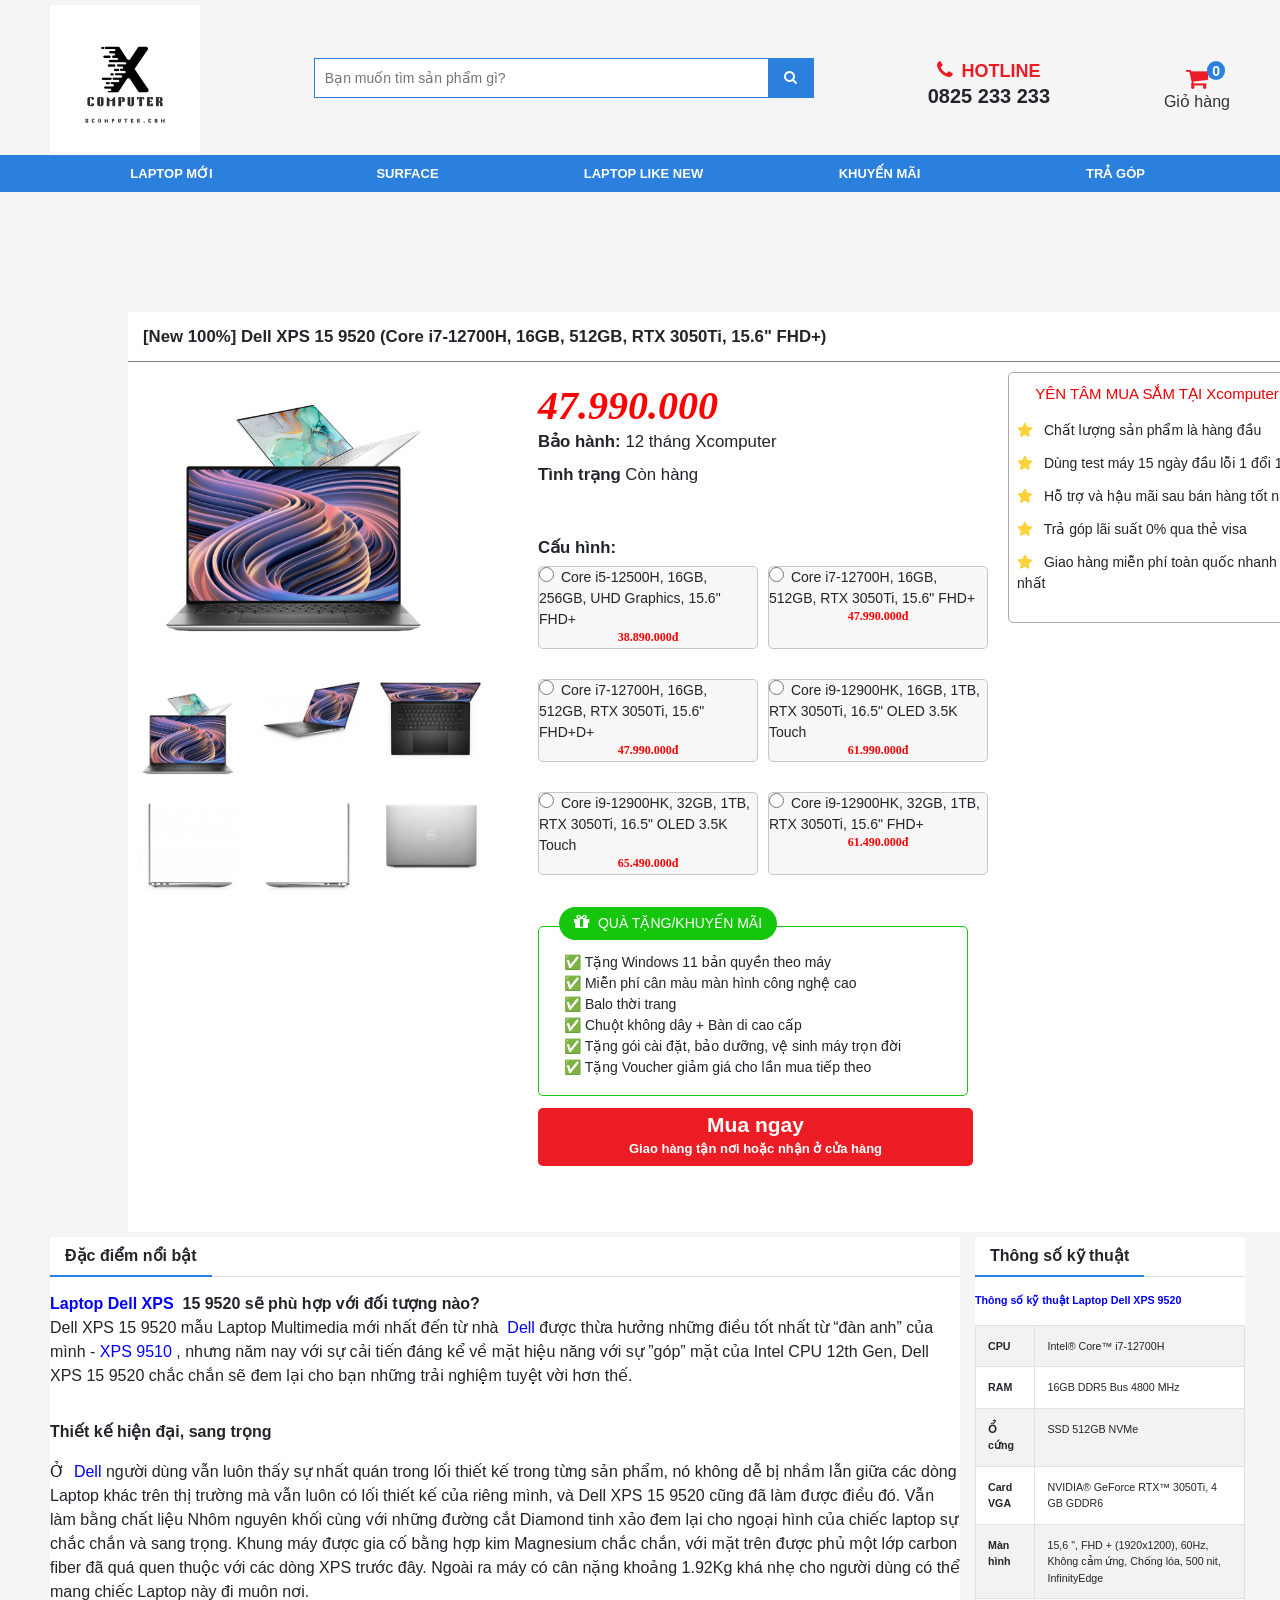
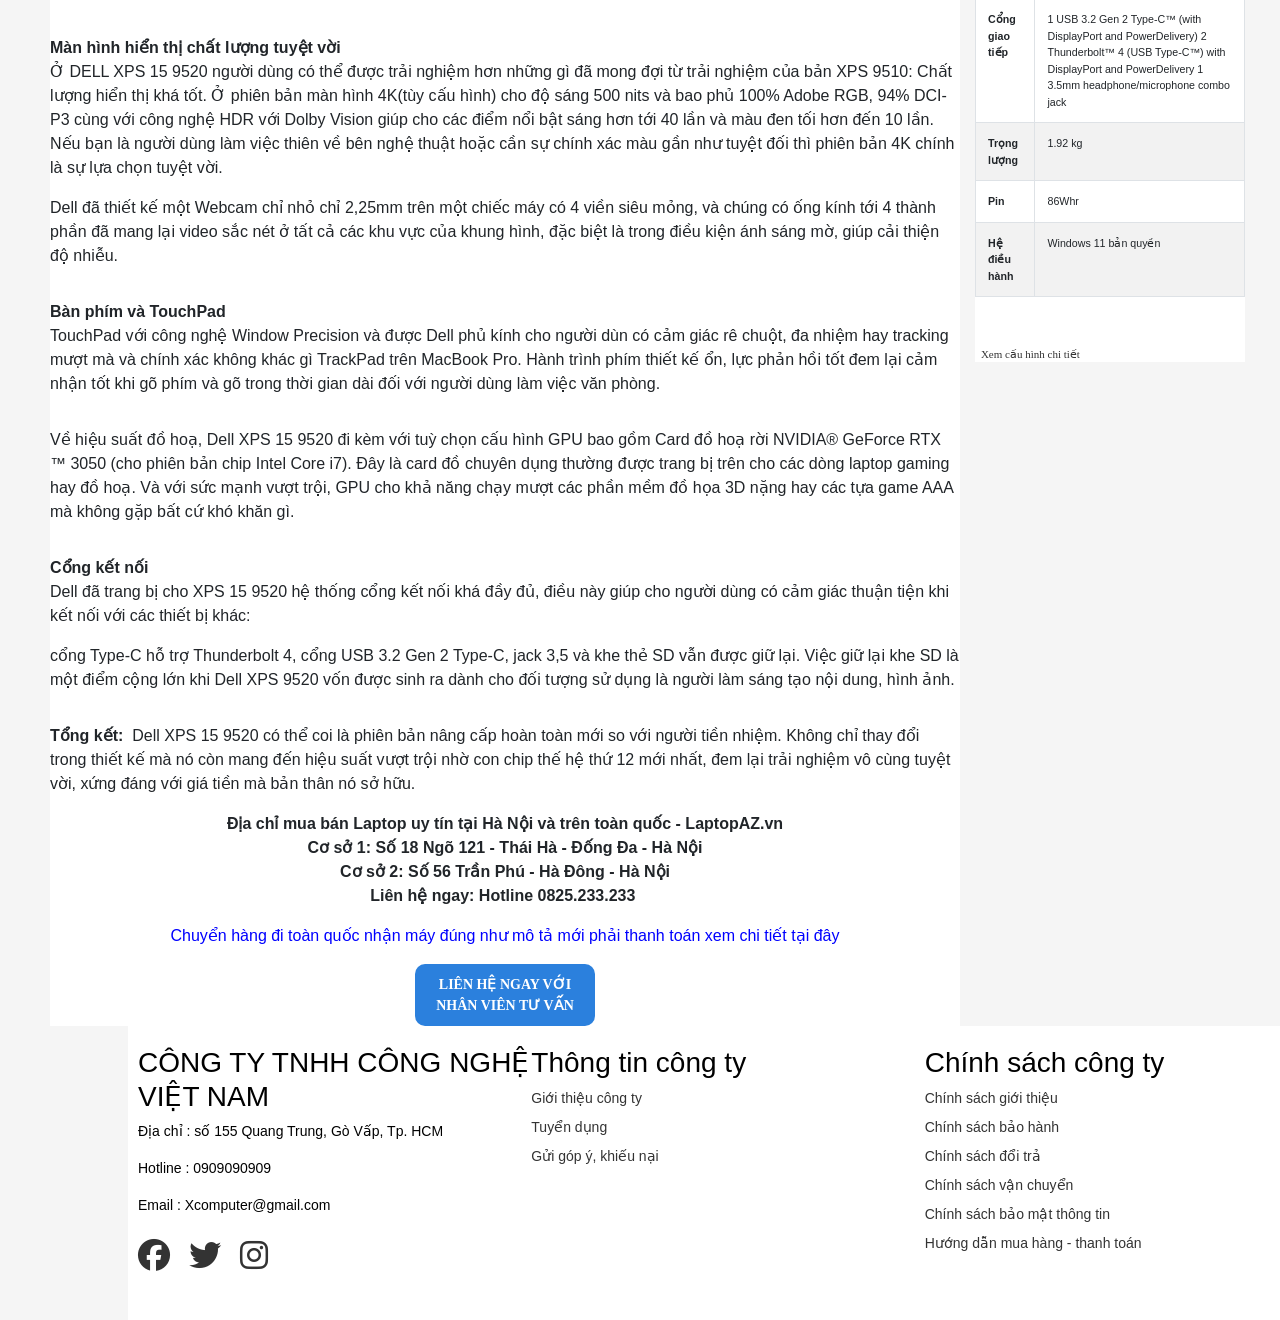
==== commit 36d4f48a: "update" ====
--- a/Project1/dell-xps.html
+++ b/Project1/dell-xps.html
@@ -465,7 +465,7 @@
                   <!-- <div>Trang chủ / LAPTOP MỚI / Laptop Dell Mới </div> -->
 
                 </div>
-                <div class="product">
+                <div class="product-item">
                   <div class="product_text">
                     <div>[New 100%] Dell XPS 15 9520 (Core i7-12700H, 16GB, 512GB, RTX 3050Ti, 15.6" FHD+)</div>
                   </div>
--- a/Project1/index.css
+++ b/Project1/index.css
@@ -3061,4 +3061,89 @@
     top: 197px;
     height: 200px;
    
+}
+.product-container {
+    justify-content: space-around;
+    padding: 20px;
+    display:inline-flex;
+  flex-wrap: wrap;
+  flex-direction: row;
+}
+
+.product {
+    width: 200px;
+    margin: 20px;
+    max-height: 100px;
+    box-shadow: 0 4px 8px rgba(0, 0, 0, 0.1);
+    transition: transform 0.3s ease-in-out;
+}
+
+.product:hover {
+    transform: scale(1.05);
+}
+
+.product img {
+    width: 100%;
+    height: auto;
+}
+
+.product h2 {
+    text-align: center;
+}
+
+.price {
+    text-align: center;
+    color: #e44d26;
+    font-weight: bold;
+}
+
+.product p {
+    padding: 0 10px;
+    text-align: justify;
+}
+.product-list{
+    width: 900px;
+    text-transform:uppercase;
+    padding: 5px;
+    margin-right: 10px;
+    word-spacing: 5px;
+}
+.title{
+    background-color: #2b80dd;
+    border-radius: 0px 60px 0px 0px;
+    width: 280px;
+}
+.title>h5{
+    width: 280px;
+    height: 42px;
+    margin-bottom: 0;
+    line-height: 40px;
+    padding: 0 40px 0 24px;
+}
+.title>h5>a{
+    text-align: center;
+    color: #fff;
+    font-size: 18px;
+}
+.pro-head{
+    background-color:#ddd ;
+    top: 15px;
+    width: 100%;
+    margin-top: 30px;
+}
+.container-product{
+    width: 1200px !important; 
+    max-width: 1200px !important;
+    padding-left: 10px;
+    padding-right: 10px;
+    margin-left: auto;
+    margin-right:auto ;
+}
+.sanpham{
+    width:auto;
+    height: 1440px;
+    display: block;
+}
+.sanpham .product{
+    transition: transform 0.3s ease-in-out;
 }
--- a/Project1/dell-xps.css
+++ b/Project1/dell-xps.css
@@ -9,7 +9,7 @@
     transform: translateY(37px);
     font-size: larger;
 }
-.product{
+.product-item{
     width: 100%;
     height: auto;
     background-color: #fff;
@@ -218,12 +218,15 @@
     margin: 10px 0;
 }
 .title{
+    height: 23px;
+    width: 280px;
     font-size: 15px;
     text-align: center;
     display: block;
     color: #e00;
     margin: 0;
     padding: 0;
+    background-color: #fff;
 }
 .list-unstyled{
     padding-left: 0;
